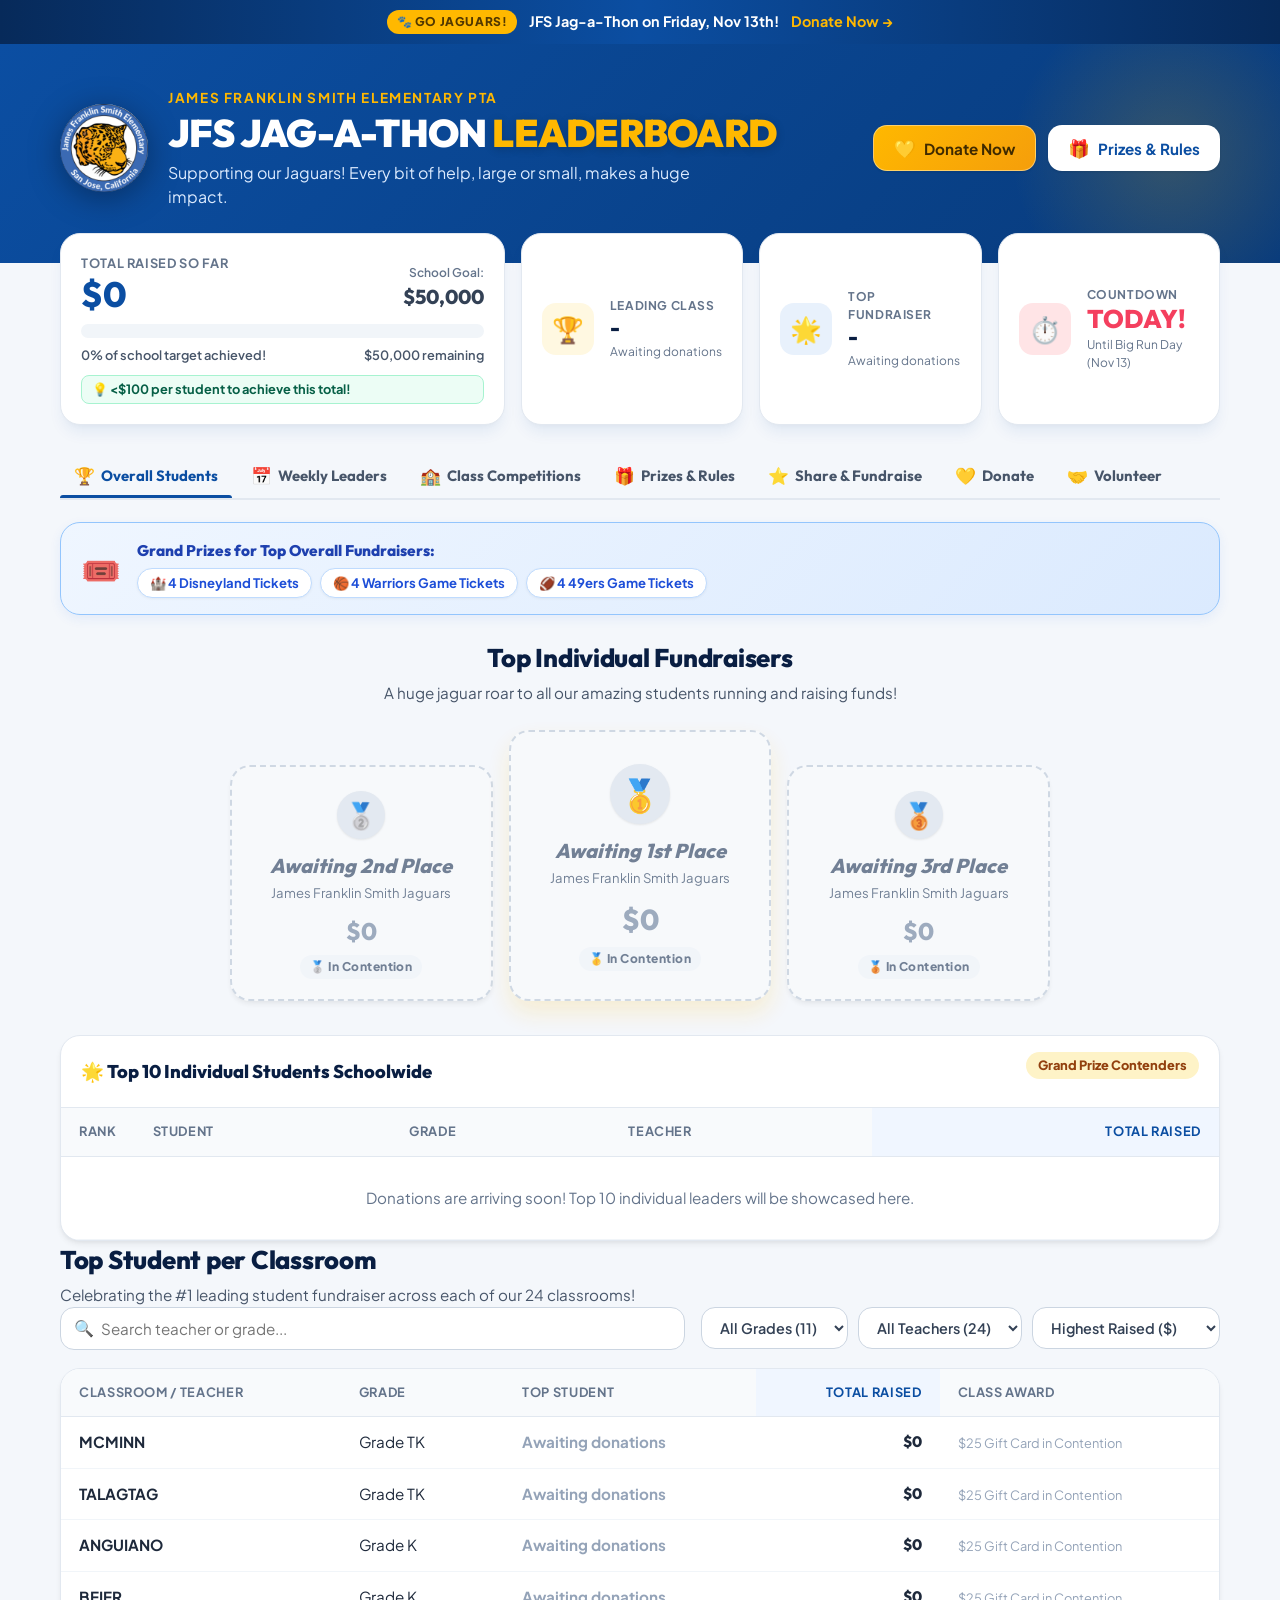
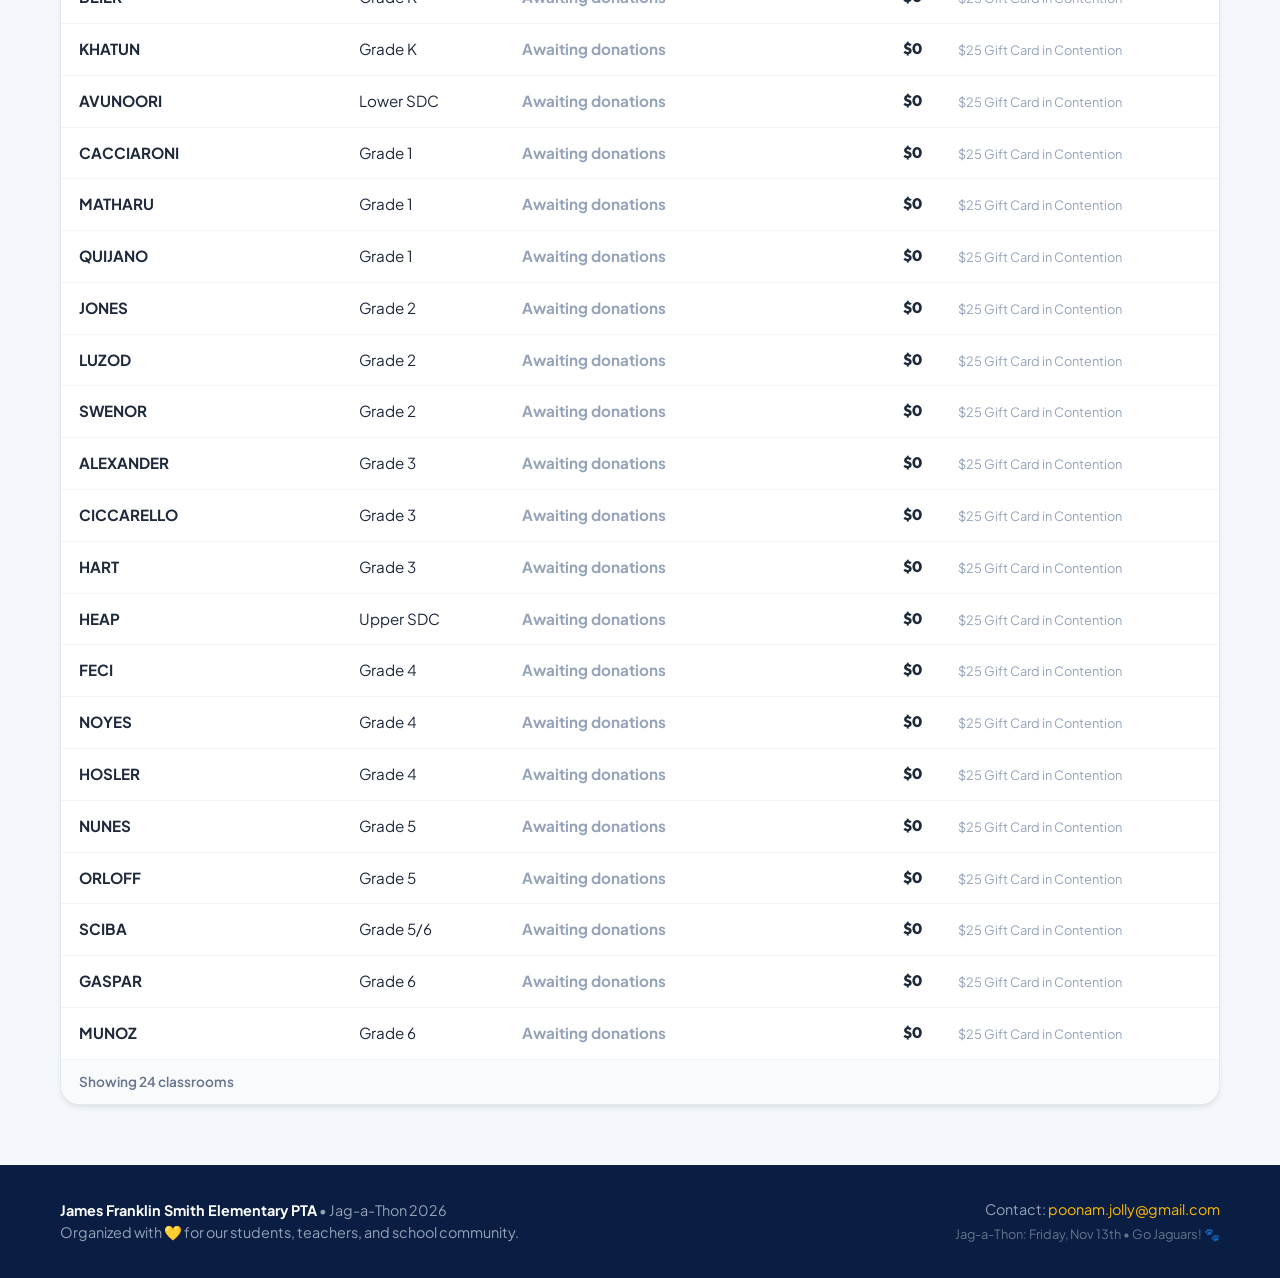
==== index.html @ f2c409bc "Fix canonical variable reference in CSV parsing and update cache buster" ====
<!DOCTYPE html>
<html lang="en">
<head>
  <meta charset="UTF-8">
  <meta name="viewport" content="width=device-width, initial-scale=1.0">
  <title>JFS PTA Jag-a-Thon Leaderboard | James Franklin Smith Elementary</title>
  <meta name="description" content="Live donation leaderboard, class rankings, and weekly stats for the James Franklin Smith (JFS) Elementary PTA Jag-a-Thon.">
  <link rel="icon" type="image/png" href="jfs-logo.png">
  <link rel="apple-touch-icon" href="jfs-logo.png">
  <link rel="preconnect" href="https://fonts.googleapis.com">
  <link rel="preconnect" href="https://fonts.gstatic.com" crossorigin>
  <link href="https://fonts.googleapis.com/css2?family=Outfit:wght@400;600;700;800;900&family=Plus+Jakarta+Sans:wght@400;500;600;700&display=swap" rel="stylesheet">
  <link rel="stylesheet" href="styles.css">
</head>
<body>

  <!-- Top Announcement Bar -->
  <aside class="announcement-bar">
    <div class="container bar-content">
      <span class="badge pulse-badge">🐾 GO JAGUARS!</span>
      <span><strong>JFS Jag-a-Thon on Friday, Nov 13th!</strong></span>
      <a href="#donate" class="bar-link" onclick="switchTab('donate')">Donate Now &rarr;</a>
    </div>
  </aside>

  <!-- Hero & School Header -->
  <header class="hero-header">
    <div class="container hero-container">
      <div class="hero-brand">
        <div class="brand-crest" title="James Franklin Smith Elementary Jaguars">
          <img src="jfs-logo.png" alt="James Franklin Smith Elementary Jaguars Logo" class="brand-logo-img">
        </div>
        <div class="brand-text">
          <div class="sub-label">James Franklin Smith Elementary PTA</div>
          <h1 class="main-title">JFS JAG-A-THON <span>LEADERBOARD</span></h1>
          <p class="tagline">Supporting our Jaguars! Every bit of help, large or small, makes a huge impact.</p>
        </div>
      </div>

      <div class="hero-actions">
        <button class="btn btn-primary" onclick="switchTab('donate')">
          <span class="btn-icon">💛</span> Donate Now
        </button>
        <button class="btn btn-secondary" onclick="switchTab('prizes')">
          <span class="btn-icon">🎁</span> Prizes & Rules
        </button>
      </div>
    </div>
  </header>

  <!-- Main Campaign Stats Banner -->
  <section class="stats-ribbon">
    <div class="container ribbon-grid">
      <!-- Thermometer Progress -->
      <div class="ribbon-card goal-card">
        <div class="card-header-flex">
          <div>
            <div class="card-caption">Total Raised So Far</div>
            <div class="stat-highlight" id="totalRaisedText">$0</div>
          </div>
          <div class="goal-target-wrap">
            <span class="target-label">School Goal:</span>
            <span class="target-amount" id="schoolGoalText">$50,000</span>
          </div>
        </div>

        <div class="progress-bar-container">
          <div class="progress-bar-fill" id="goalProgressBar" style="width: 0%;">
            <div class="progress-shimmer"></div>
          </div>
        </div>
        <div class="progress-meta">
          <span id="percentGoalText">0% of target reached</span>
          <span id="amountRemainingText">$50,000 remaining</span>
        </div>
        <div class="goal-subnote">💡 &lt;$100 per student to achieve this total!</div>
      </div>

      <!-- Quick Metrics -->
      <div class="ribbon-card metric-card">
        <div class="metric-icon gold">🏆</div>
        <div>
          <div class="metric-label">Leading Class</div>
          <div class="metric-value" id="leadingClassText">-</div>
          <div class="metric-sub" id="leadingClassSub">-</div>
        </div>
      </div>

      <div class="ribbon-card metric-card">
        <div class="metric-icon blue">🌟</div>
        <div>
          <div class="metric-label">Top Fundraiser</div>
          <div class="metric-value" id="topStudentText">-</div>
          <div class="metric-sub" id="topStudentSub">-</div>
        </div>
      </div>

      <div class="ribbon-card metric-card">
        <div class="metric-icon coral">⏱️</div>
        <div>
          <div class="metric-label">Countdown</div>
          <div class="metric-value countdown-digits" id="countdownDaysText">--</div>
          <div class="metric-sub">Until Big Run Day (Nov 13)</div>
        </div>
      </div>
    </div>
  </section>

  <!-- Main Application Wrapper -->
  <main class="container main-content">

    <!-- Navigation Tabs -->
    <nav class="tabs-nav" aria-label="Leaderboard views">
      <button class="tab-btn active" id="tabBtn-overall" onclick="switchTab('overall')">
        <span class="tab-emoji">🏆</span> Overall Students
      </button>
      <button class="tab-btn" id="tabBtn-weekly" onclick="switchTab('weekly')">
        <span class="tab-emoji">📅</span> Weekly Leaders
      </button>
      <button class="tab-btn" id="tabBtn-classes" onclick="switchTab('classes')">
        <span class="tab-emoji">🏫</span> Class Competitions
      </button>
      <button class="tab-btn" id="tabBtn-prizes" onclick="switchTab('prizes')">
        <span class="tab-emoji">🎁</span> Prizes &amp; Rules
      </button>
      <button class="tab-btn" id="tabBtn-share" onclick="switchTab('share')">
        <span class="tab-emoji">⭐</span> Share &amp; Fundraise
      </button>
      <button class="tab-btn" id="tabBtn-donate" onclick="switchTab('donate')">
        <span class="tab-emoji">💛</span> Donate
      </button>
      <button class="tab-btn" id="tabBtn-volunteer" onclick="switchTab('volunteer')">
        <span class="tab-emoji">🤝</span> Volunteer
      </button>
    </nav>

    <!-- TAB 1: OVERALL INDIVIDUAL LEADERS -->
    <section id="tabContent-overall" class="tab-panel active">
      <!-- Grand Prizes Callout Ribbon -->
      <div class="grand-prizes-ribbon">
        <div class="grand-prizes-icon">🎟️</div>
        <div class="grand-prizes-copy">
          <div class="grand-prizes-title">Grand Prizes for Top Overall Fundraisers:</div>
          <div class="grand-prizes-list">
            <span class="prize-pill">🏰 4 Disneyland Tickets</span>
            <span class="prize-pill">🏀 4 Warriors Game Tickets</span>
            <span class="prize-pill">🏈 4 49ers Game Tickets</span>
          </div>
        </div>
      </div>

      <!-- Podium for Top 3 -->
      <div class="podium-section">
        <h2 class="section-title">Top Individual Fundraisers</h2>
        <p class="section-subtitle">A huge jaguar roar to all our amazing students running and raising funds!</p>
        
        <div class="podium-wrapper" id="individualPodium">
          <!-- Dynamically populated 2nd, 1st, 3rd -->
        </div>
      </div>

      <!-- Top 10 Overall Students Table -->
      <div class="table-card mb-8">
        <div class="card-heading-row">
          <h3 class="card-inner-title">🌟 Top 10 Individual Students Schoolwide</h3>
          <span class="badge badge-gold">Grand Prize Contenders</span>
        </div>
        <div class="table-responsive">
          <table class="data-table" id="top10Table">
            <thead>
              <tr>
                <th style="width: 70px;">Rank</th>
                <th>Student</th>
                <th>Grade</th>
                <th>Teacher</th>
                <th class="num-col highlight-head">Total Raised</th>
              </tr>
            </thead>
            <tbody id="top10TableBody">
              <!-- Dynamically populated Top 10 -->
            </tbody>
          </table>
        </div>
      </div>

      <!-- Top Student Per Classroom Section (Replacing Full Records) -->
      <div class="classroom-top-students-section">
        <div class="classes-header-wrap">
          <div>
            <h3 class="section-title">Top Student per Classroom</h3>
            <p class="section-subtitle">Celebrating the #1 leading student fundraiser across each of our 24 classrooms!</p>
          </div>
        </div>

        <!-- Controls: Search & Grade/Teacher Filters -->
        <div class="controls-toolbar">
          <div class="search-box">
            <span class="search-icon">🔍</span>
            <input type="text" id="classTopSearchInput" placeholder="Search teacher or grade..." title="Search by teacher or grade" aria-label="Search by teacher or grade" oninput="filterClassTopStudents()">
          </div>

          <div class="filter-group">
            <label for="gradeFilterSelect" class="sr-only">Filter by Grade</label>
            <select id="gradeFilterSelect" onchange="onGradeFilterChange()">
              <option value="ALL">All Grades</option>
            </select>

            <label for="teacherFilterSelect" class="sr-only">Filter by Teacher</label>
            <select id="teacherFilterSelect" onchange="onTeacherFilterChange()">
              <option value="ALL">All Teachers</option>
            </select>

            <label for="sortOrderSelect" class="sr-only">Sort by</label>
            <select id="sortOrderSelect" onchange="filterClassTopStudents()">
              <option value="total_desc">Highest Raised ($)</option>
              <option value="teacher_asc">Teacher Name (A-Z)</option>
              <option value="grade_asc">Grade Order</option>
            </select>
          </div>
        </div>

        <!-- Table View: Top Student per Classroom -->
        <div class="table-card">
          <div class="table-responsive">
            <table class="data-table" id="classTopTable">
              <thead>
                <tr>
                  <th>Classroom / Teacher</th>
                  <th>Grade</th>
                  <th>Top Student</th>
                  <th class="num-col highlight-head">Total Raised</th>
                  <th>Class Award</th>
                </tr>
              </thead>
              <tbody id="classTopTableBody">
                <!-- Dynamically Populated with 24 Class Top Students -->
              </tbody>
            </table>
          </div>
          <div class="table-footer" id="classTopTableFooter">
            Showing <span id="visibleClassTopCount">24</span> classrooms
          </div>
        </div>
      </div>
    </section>


    <!-- TAB 2: WEEKLY LEADERS -->
    <section id="tabContent-weekly" class="tab-panel">
      <div class="weekly-header">
        <div>
          <h2 class="section-title">Weekly Sprint Leaders</h2>
          <p class="section-subtitle">Tracking weekly momentum across each stage of our 4-week Jag-a-Thon campaign!</p>
        </div>

        <!-- Week Sub Tabs -->
        <div class="week-pills" role="tablist">
          <button class="pill-btn active" id="weekPill-1" onclick="selectWeeklyTab(1)">Week 1: Oct 19 - 23</button>
          <button class="pill-btn" id="weekPill-2" onclick="selectWeeklyTab(2)">Week 2: Oct 24 - 30</button>
          <button class="pill-btn" id="weekPill-3" onclick="selectWeeklyTab(3)">Week 3: Oct 31 - Nov 6</button>
          <button class="pill-btn" id="weekPill-4" onclick="selectWeeklyTab(4)">Week 4: Nov 7 - 13</button>
        </div>
      </div>

      <!-- Active Week Spotlight Grid (Individual + Classroom) -->
      <div class="weekly-spotlights-grid">
        <div class="week-spotlight-card" id="weekSpotlightCard">
          <!-- Dynamically Populated Student Leader -->
        </div>
        <div class="week-spotlight-card weekly-classroom-spotlight" id="weekClassSpotlightCard">
          <!-- Dynamically Populated Classroom Leader -->
        </div>
      </div>

      <!-- Top Weekly Table -->
      <div class="table-card mt-6">
        <div class="card-heading-row">
          <h3 class="card-inner-title" id="weeklyTableTitle">Top Fundraisers for Week 1</h3>
          <span class="badge badge-light" id="weeklyTotalRaisedBadge">$0 Raised This Week</span>
        </div>
        <div class="table-responsive">
          <table class="data-table">
            <thead>
              <tr>
                <th style="width: 70px;">Rank</th>
                <th>Student</th>
                <th>Grade</th>
                <th>Teacher</th>
                <th class="num-col highlight-head" id="weeklyColHead">Week 1 Amount</th>
              </tr>
            </thead>
            <tbody id="weeklyTableBody">
              <!-- Dynamically Populated -->
            </tbody>
          </table>
        </div>
      </div>
    </section>


    <!-- TAB 3: 100% PARTICIPATION, TEACHER, & GRADE COMPETITIONS -->
    <section id="tabContent-classes" class="tab-panel">
      <div class="classes-header-wrap">
        <div>
          <h2 class="section-title">100% Participation, Teacher, &amp; Grade Competitions</h2>
          <p class="section-subtitle">Classroom and grade level contests!</p>
        </div>
      </div>

      <!-- SECTION 1: 100% PARTICIPATION LEADERBOARD -->
      <div class="participation-breakdown-card">
        <div class="participation-contest-banner">
          <div class="contest-icon">🍕</div>
          <div class="contest-info">
            <div class="contest-title">
              <strong>100% Participation Contest:</strong> The first classroom to reach 100% participation wins a <strong>Class Pizza Party + $100 Teacher Gift Card</strong>!
            </div>
            <div class="contest-subtext">Every student who receives at least 1 donation counts toward class participation!</div>
          </div>
        </div>

        <h3 class="card-inner-title mt-4">Top Classrooms Contending for 100% Participation</h3>
        <div class="participation-grid" id="participationLeaderboardGrid">
          <!-- Dynamically populated top 3-5 contending classrooms -->
        </div>
      </div>

      <!-- SECTION 2: GRADE LEVEL LEADERBOARD -->
      <div class="grade-breakdown-card">
        <h3 class="card-inner-title">Grade Level Leaderboard</h3>
        <div class="grade-bars-grid" id="gradeBarsGrid">
          <!-- Dynamically populated -->
        </div>
      </div>

      <!-- SECTION 3: CLASSROOM LEADERBOARD -->
      <div class="classroom-leaderboard-section">
        <h3 class="section-divider-title">Classroom Leaderboard</h3>
        <div class="classroom-contest-banner" id="classroomContestBanner">
          <!-- Dynamically populated with Cal Academy field trip callout and leader -->
        </div>

        <!-- Class Cards Grid (Dynamically ranked, top 3 numbered) -->
        <div class="classes-grid" id="classesGrid">
          <!-- Dynamically populated -->
        </div>
      </div>
    </section>


    <!-- TAB 4: PRIZES & GUIDELINES -->
    <section id="tabContent-prizes" class="tab-panel">
      <div class="prizes-page-container">
        
        <!-- Grand Highlights Banner -->
        <div class="prizes-hero-banner">
          <div class="prizes-hero-copy">
            <h2>Jag-a-Thon Prizes</h2>
            <p>Every dollar raised supports student STEM, arts, library books, and campus enhancement. Check out the incredible rewards our Jaguars are running for!</p>
          </div>
          <div class="prizes-hero-badge">
            <span class="big-prize-emoji">🎁</span>
          </div>
        </div>

        <!-- Grand Event Rewards Grid -->
        <h3 class="section-divider-title">🌟 Grand Event Rewards</h3>
        <div class="grand-prizes-grid">
          
          <div class="prize-card feature-prize">
            <div class="prize-card-badge">🎢 Top 3 Fundraisers Overall</div>
            <div class="prize-icon">🏰</div>
            <h4>Disneyland or Pro Sports Tickets</h4>
            <p>Top 3 individual fundraisers school-wide get a waterfall choice: 4 Tickets to Disneyland, Golden State Warriors game, or SF 49ers game!</p>
          </div>

          <div class="prize-card">
            <div class="prize-card-badge">🔬 #1 Class in School</div>
            <div class="prize-icon">🏛️</div>
            <h4>Cal Academy of Sciences Field Trip</h4>
            <p>The top fundraising classroom in the entire school earns a class field trip to the <strong>California Academy of Sciences</strong>!</p>
          </div>

          <div class="prize-card highlight-card">
            <div class="prize-card-badge">🍕 First to 100% Participation</div>
            <div class="prize-icon">🍕</div>
            <h4>Class Pizza Party + $100 Teacher Card</h4>
            <p>The first classroom to get to 100% participation wins a Class Pizza Party and the teacher gets a $100 gift card!</p>
          </div>

          <div class="prize-card">
            <div class="prize-card-badge">🎬 #1 Grade Level</div>
            <div class="prize-icon">🍿</div>
            <h4>Pizza + Ice Cream Movie Night in the MPR!</h4>
            <p>The top fundraising grade level in the school earns an evening Pizza + Ice Cream Movie Night in the MPR!</p>
          </div>

          <div class="prize-card">
            <div class="prize-card-badge">🚲 Weekly Top Individual</div>
            <div class="prize-icon">🚲</div>
            <h4>Brand New Bike or Scooter</h4>
            <p>Awarded on Mondays to the top individual fundraiser of last week!</p>
          </div>

          <div class="prize-card">
            <div class="prize-card-badge">🍦 Weekly Top Classroom</div>
            <div class="prize-icon">🍨</div>
            <h4>Class Ice Cream Social + $100 Teacher Card</h4>
            <p>Awarded on Mondays to the top earning classroom of last week!</p>
          </div>

          <div class="prize-card">
            <div class="prize-card-badge">🎽 Top 3 Lap Runners</div>
            <div class="prize-icon">🎽</div>
            <h4>Bay Area Sports Merch</h4>
            <p>Top 3 lap runners on event day win their choice of Golden State Warriors or SF 49ers team gear!</p>
          </div>

          <div class="prize-card">
            <div class="prize-card-badge">👕 Every Participant</div>
            <div class="prize-icon">👕</div>
            <h4>Official Jag-a-Thon T-Shirt</h4>
            <p>All participating students and runners receive an official school Jag-a-Thon t-shirt!</p>
            <p class="text-xs text-gray-500 mt-2"><em>*Subject to final PTA budget review prior to kickoff.</em></p>
          </div>

        </div>

        <!-- Guidelines & Rules -->
        <h3 class="section-divider-title">📋 Campaign Guidelines &amp; Important Deadlines</h3>
        <div class="guidelines-card-grid">

          <div class="guideline-card">
            <div class="guideline-icon">⏰</div>
            <div class="guideline-content">
              <h4>Weekly Challenge Cutoff</h4>
              <p>Weekly sprint challenges (online) cut off at <strong>4:00 PM each week</strong> on Friday.</p>
            </div>
          </div>

          <div class="guideline-card">
            <div class="guideline-icon">📝</div>
            <div class="guideline-content">
              <h4>Check Donations</h4>
              <p>Check donations must be submitted to the school office by <strong>Friday at 2:00 PM</strong> to count towards the current week’s tally.</p>
            </div>
          </div>

          <div class="guideline-card highlight-match">
            <div class="guideline-icon">🏢</div>
            <div class="guideline-content">
              <h4>Corporate Matching (100% Counted!)</h4>
              <p>Corporate employer matches (Apple, Google, Cisco, Intel, Adobe, etc.) <strong>are included in student and class totals!</strong></p>
              <p class="mt-2">1. Submit your match to <strong>JFS PTA</strong>.</p>
              <p>2. Email your match contribution receipt to <strong>Mugdha</strong> at <a href="mailto:muggikale@gmail.com" class="text-link">muggikale@gmail.com</a>.</p>
              <p class="mt-2 text-sm text-gray-500"><em>Emails must be received by 9:00 AM on Friday to count in that week's total. Final deadline for all corporate matches is Friday, Nov 13th at 9:00 AM.</em></p>
            </div>
          </div>

          <div class="guideline-card">
            <div class="guideline-icon">📦</div>
            <div class="guideline-content">
              <h4>Prize Distribution Timeline</h4>
              <p>Small individual weekly prizes (tchotchkes) will be distributed weekly in classrooms. Grand prizes (weekly and overall) will be awarded at the end of the jag-a-thon. All class- and grade-wide experiences will be scheduled with teachers and administrators after the jag-a-thon concludes (we appreciate your patience as parent volunteers catch their breaths!).</p>
            </div>
          </div>

          <div class="guideline-card highlight-sponsor">
            <div class="guideline-icon">🤝</div>
            <div class="guideline-content">
              <h4>Questions &amp; Prize Sponsorship</h4>
              <p>We are looking for parents and volunteers to sponsor our incredible prizes this year! For all inquiries (attributing donations, prize tracking, or sponsorship) please contact <strong>Poonam Sidhu</strong> (<a href="mailto:poonam.jolly@gmail.com" class="text-link">poonam.jolly@gmail.com</a>).</p>
            </div>
          </div>

        </div>

      </div>
    </section>

    <!-- TAB 5: SHARE & FUNDRAISE (STUDENT PLEDGE KIT) -->
    <section id="tabContent-share" class="tab-panel">
      <div class="share-kit-container">
        
        <!-- Hero Banner -->
        <div class="prizes-hero-banner">
          <div class="prizes-hero-copy">
            <h2>⭐ Student Digital Share Card</h2>
            <p>Generate a custom, downloadable image to share with your family &amp; friends with QR Code linking to the donation page.</p>
          </div>
          <div class="prizes-hero-badge">
            <span class="big-prize-emoji">📲</span>
          </div>
        </div>

        <div class="share-kit-grid">
          <!-- Generator Form Card -->
          <div class="share-form-card">
            <div class="card-heading-row">
              <h3 class="card-inner-title">📝 Enter Student Details</h3>
            </div>
            <p class="text-sm text-gray-500 mb-4">Enter your student's name and choose their teacher. No room number needed!</p>

            <form id="shareKitForm" onsubmit="event.preventDefault(); generateShareKit();">
              <div class="form-group mb-4">
                <label for="shareStudentName" class="form-label">Student First &amp; Last Name *</label>
                <input type="text" id="shareStudentName" class="form-input" placeholder="First &amp; Last Name" required>
              </div>

              <div class="form-group mb-4">
                <label for="shareTeacherSelect" class="form-label">Teacher *</label>
                <select id="shareTeacherSelect" class="form-select" required>
                  <option value="">Select Teacher...</option>
                </select>
              </div>

              <div class="form-actions mt-5 pt-2">
                <button type="submit" class="btn btn-primary btn-lg btn-block generate-card-btn">
                  ✨ Generate Digital Card &amp; QR Code
                </button>
              </div>
            </form>
          </div>

          <!-- Output Preview & Download Area -->
          <div id="shareResultsArea" class="share-results-area" style="display: none;">
            
            <!-- Digital Card Preview & Download -->
            <div class="share-card-container">
              <div class="card-heading-row">
                <div>
                  <h3 class="card-inner-title">📱 Your Custom Jag-a-Thon Card</h3>
                  <p class="text-sm text-gray-500">Includes student details, JFS artwork, website URL, and a scannable QR code linking straight to Zeffy!</p>
                </div>
                <button type="button" class="btn download-btn-sm" onclick="downloadPledgeCard()">
                  📥 Download Card (.PNG)
                </button>
              </div>

              <div class="canvas-preview-wrapper mt-4">
                <canvas id="pledgeCardCanvas" class="pledge-card-canvas"></canvas>
              </div>
            </div>

          </div>
        </div>

      </div>
    </section>

    <!-- TAB 6: DONATE PAGE -->
    <section id="tabContent-donate" class="tab-panel">
      <div class="donate-container">

        <div class="donate-header-card">
          <div class="donate-copy">
            <span class="badge badge-gold">🐾 100% Goes To Our Students &amp; School</span>
            <h2>Support the JFS PTA Jag-a-Thon</h2>
            <p>Your generous contribution funds STEM and Arts programs, student enrichment, classroom materials, teacher support, campus enhancement, and more throughout the academic year.</p>
            
            <div class="donate-quick-actions">
              <a id="externalDonationBtn" href="https://www.zeffy.com/en-US/donation-form/jfs-pta-jag-a-thon-fundraiser" target="_blank" rel="noopener noreferrer" class="btn btn-primary btn-lg">
                <span>💛</span> Open Official Donation Page in New Tab &rarr;
              </a>
              <button class="btn btn-secondary" onclick="copyDonationLink()">
                <span>📋</span> Copy Donation Link
              </button>
            </div>
            <p class="small-hint">💡 Pro-tip: Many employers (Apple, Google, Cisco, Intel, Adobe, etc.) provide 100% corporate matching for JFS PTA donations through platforms like Benevity! Submit your match request today and share with <strong>Mugdha (<a href="mailto:muggikale@gmail.com" style="color:inherit; text-decoration:underline;">muggikale@gmail.com</a>)</strong> to count towards your student’s total.</p>
          </div>

          <div class="donate-qr-box">
            <div class="qr-scan-label">📱 Scan to Donate</div>
            <img src="jfs-zeffy-qr.png" alt="Scan to donate via Zeffy" class="qr-image">
          </div>
        </div>

        <!-- Embedded Portal / Zeffy Container -->
        <div class="iframe-container-card">
          <div class="iframe-top-bar">
            <div class="browser-dots">
              <span class="dot dot-red"></span>
              <span class="dot dot-yellow"></span>
              <span class="dot dot-green"></span>
            </div>
            <div class="browser-address" id="iframeUrlDisplay">https://www.zeffy.com/en-US/donation-form/jfs-pta-jag-a-thon-fundraiser</div>
            <a id="iframePopoutBtn" href="https://www.zeffy.com/en-US/donation-form/jfs-pta-jag-a-thon-fundraiser" target="_blank" rel="noopener noreferrer" class="popout-link" title="Open in new window">
              Open Outside ↗
            </a>
          </div>

          <div class="iframe-wrapper zeffy-embed-wrapper" style="background: #ffffff; min-height: 620px; padding: 10px;">
            <div>
              <div data-zeffy-embed data-form-url="/embed/donation-form/jfs-pta-jag-a-thon-fundraiser"></div>
              <div data-zeffy-embed-fallback style="display:none;">
                <div style="position:relative;overflow:hidden;height:650px;width:100%;">
                  <iframe title='Donation form powered by Zeffy' style='position: absolute; border: 0; top:0;left:0;bottom:0;right:0;width:100%;height:100%' data-zeffy-embed-src='https://www.zeffy.com/embed/donation-form/jfs-pta-jag-a-thon-fundraiser' allowpaymentrequest allowTransparency="true"></iframe>
                </div>
              </div>
              <script
                src="https://www.zeffy.com/embed/v2/zeffy-embed.js"
                onerror="document.querySelectorAll('[data-zeffy-embed-fallback]').forEach(function(el){el.style.display='block';el.querySelectorAll('iframe[data-zeffy-embed-src]').forEach(function(f){f.src=f.getAttribute('data-zeffy-embed-src');});});">
              </script>
            </div>
          </div>
        </div>
      </div>
    </section>


    <!-- TAB 6: VOLUNTEER TAB -->
    <section id="tabContent-volunteer" class="tab-panel">
      <div class="volunteer-container">
        <div class="volunteer-hero-banner">
          <div class="volunteer-hero-copy">
            <span class="badge badge-gold">🐾 Volunteer With Us</span>
            <h2>Join the JFS Jag-a-Thon Volunteer Team!</h2>
            <p>It takes a wonderful community of parent and guardian volunteers to make Jag-a-Thon a safe, high-energy, and memorable day for all 580+ students. Join us on <strong>Friday, Nov 13th</strong>!</p>
            <div class="volunteer-hero-actions">
              <a href="https://forms.gle/8XA8oq5FmHDBwYHFA" target="_blank" rel="noopener noreferrer" class="btn btn-primary btn-lg">
                <span>📝</span> Open Volunteer Sign-Up Form &rarr;
              </a>
            </div>
          </div>
          <div class="volunteer-hero-badge">
            <span class="big-prize-emoji">🤝</span>
          </div>
        </div>

        <!-- Volunteer Roles Grid -->
        <h3 class="section-divider-title">🏃 How You Can Help On Event Day (Nov 13)</h3>
        <div class="volunteer-roles-grid">
          <div class="volunteer-role-card">
            <div class="role-icon">🏃</div>
            <h4>Lap Counters &amp; Track Marshals</h4>
            <p>Mark student bibs/wristbands as they complete laps around the track and cheer them on as they sprint!</p>
          </div>
          <div class="volunteer-role-card">
            <div class="role-icon">📣</div>
            <h4>Spirit Cheer Squad</h4>
            <p>Pump up the energy at the cheer tunnel with noisemakers, high-fives, and jaguar chants for each grade running!</p>
          </div>
          <div class="volunteer-role-card">
            <div class="role-icon">🍎</div>
            <h4>Hydration &amp; Snack Station</h4>
            <p>Hand out fresh fruit slices, cold water cups, and post-run refreshments to keep our runners fueled and happy!</p>
          </div>
          <div class="volunteer-role-card">
            <div class="role-icon">⏱️</div>
            <h4>Setup &amp; Teardown Crew</h4>
            <p>Help lay out cones, set up sound systems and shade canopies in the morning, or pack up equipment after the race.</p>
          </div>
        </div>

        <!-- Volunteer Form Iframe -->
        <div class="iframe-container-card mt-6">
          <div class="iframe-top-bar">
            <div class="browser-dots">
              <span class="dot dot-red"></span>
              <span class="dot dot-yellow"></span>
              <span class="dot dot-green"></span>
            </div>
            <div class="browser-address">https://forms.gle/8XA8oq5FmHDBwYHFA</div>
            <a href="https://forms.gle/8XA8oq5FmHDBwYHFA" target="_blank" rel="noopener noreferrer" class="popout-link" title="Open in new window">
              Open Form in New Tab ↗
            </a>
          </div>

          <div class="iframe-wrapper">
            <iframe id="volunteerIframe" src="https://docs.google.com/forms/d/e/1FAIpQLScKwthYPsAzpuebmTkiN0hehdbyq-8CDHC8Vmb2fpkRikZS8Q/viewform?embedded=true" title="JFS PTA Volunteer Sign-Up Form" loading="lazy"></iframe>
            <div class="iframe-footer-note">
              <span>Trouble loading the form inline?</span>
              <a href="https://forms.gle/8XA8oq5FmHDBwYHFA" target="_blank" rel="noopener noreferrer">
                Open directly in Google Forms &rarr;
              </a>
            </div>
          </div>
        </div>
      </div>
    </section>

  </main>

  <!-- Admin / Data Manager Modal -->
  <div class="modal-backdrop" id="adminModal" aria-hidden="true">
    <div class="modal-box" role="dialog" aria-modal="true" aria-labelledby="modalTitle">
      <div class="modal-header">
        <h3 id="modalTitle">⚙️ Jag-a-Thon Data & Settings Manager</h3>
        <button class="modal-close" onclick="closeAdminModal()" aria-label="Close modal">&times;</button>
      </div>

      <div class="modal-body">
        <div class="admin-notice">
          <strong>Tip for Organizers:</strong> You can upload a CSV exported from Google Sheets or Excel every week to refresh the leaderboard. All changes are saved instantly!
        </div>

        <!-- Section 1: CSV Upload & Download -->
        <div class="admin-section">
          <h4 class="admin-section-title">1. Weekly CSV Data Upload</h4>
          <p class="admin-desc">Upload a CSV containing your students and weekly donation totals.</p>

          <div class="upload-dropzone" id="csvDropzone">
            <span class="dropzone-icon">📁</span>
            <p><strong>Click to browse</strong> or drag & drop your CSV file here</p>
            <input type="file" id="csvFileInput" accept=".csv" onchange="handleCsvFile(event)">
          </div>

          <div class="admin-buttons-row">
            <button class="btn btn-outline btn-sm" onclick="downloadCsvTemplate()">
              📥 Download Sample CSV Template
            </button>
            <button class="btn btn-outline btn-sm" onclick="exportCurrentDataCsv()">
              📤 Export Current Data as CSV
            </button>
          </div>
        </div>

        <!-- Section 2: Privacy & Campaign Settings -->
        <div class="admin-section">
          <h4 class="admin-section-title">2. Student Privacy & Display</h4>
          <div class="form-checkbox-row">
            <label class="switch">
              <input type="checkbox" id="privacyToggle" onchange="togglePrivacyMode()">
              <span class="slider round"></span>
            </label>
            <label for="privacyToggle" class="switch-label">
              <strong>Student Privacy Mode</strong> (Show <em>First Name + Last Initial</em>, e.g. "Maya S." instead of full name)
            </label>
          </div>
        </div>

        <!-- Section 3: Campaign Configuration -->
        <div class="admin-section">
          <h4 class="admin-section-title">3. Campaign Settings</h4>
          <div class="form-grid">
            <div class="form-field">
              <label for="goalAmountInput">School Goal Amount ($):</label>
              <input type="number" id="goalAmountInput" value="45000" min="1000" step="500">
            </div>
            <div class="form-field">
              <label for="donationUrlInput">Donation Page URL (link/iframe):</label>
              <input type="url" id="donationUrlInput" placeholder="https://forms.gle/8XA8oq5FmHDBwYHFA">
            </div>
          </div>
        </div>

        <!-- Section 4: Google Sheets Live Sync Option -->
        <div class="admin-section">
          <h4 class="admin-section-title">4. Automatic Google Sheets Live Sync (Optional)</h4>
          <p class="admin-desc">Want zero-upload weekly updates? Publish your Google Sheet to the web as CSV (<em>File &rarr; Share &rarr; Publish to web &rarr; CSV</em>) and paste the link below:</p>
          <div class="sync-input-row">
            <input type="url" id="googleSheetUrlInput" placeholder="https://docs.google.com/spreadsheets/d/e/.../pub?output=csv">
            <button class="btn btn-secondary btn-sm" onclick="syncFromGoogleSheets()">Sync Now</button>
          </div>
        </div>

        <!-- Section 5: Reset / Demo Data -->
        <div class="admin-section admin-danger-zone">
          <h4 class="admin-section-title">5. Reset Options</h4>
          <button class="btn btn-danger btn-sm" onclick="resetToDefaultData()">
            🗑️ Clear Local Data / Reset Leaderboard
          </button>
        </div>
      </div>

      <div class="modal-footer">
        <button class="btn btn-outline" onclick="closeAdminModal()">Close</button>
        <button class="btn btn-primary" onclick="saveAdminSettings()">Save All Settings</button>
      </div>
    </div>
  </div>

  <!-- Toast Notification Container -->
  <div id="toast" class="toast" role="status" aria-live="polite"></div>

  <!-- Footer -->
  <footer class="app-footer">
    <div class="container footer-content">
      <div class="footer-left">
        <p><strong>James Franklin Smith Elementary PTA</strong> &bull; Jag-a-Thon 2026</p>
        <p>Organized with 💛 for our students, teachers, and school community.</p>
      </div>
      <div class="footer-right">
        <p>Contact: <a href="mailto:poonam.jolly@gmail.com">poonam.jolly@gmail.com</a></p>
        <p class="footer-small">Jag-a-Thon: Friday, Nov 13th &bull; Go Jaguars! 🐾</p>
      </div>
    </div>
  </footer>

  <script src="qrcode.min.js"></script>
  <script src="app.js?v=20261030_2015"></script>
</body>
</html>
---- styles.css ----
/* ==========================================================
   JFS PTA JOG-A-THON LEADERBOARD STYLES
   Colors: Jaguar Royal Blue & Athletic Gold
   ========================================================== */

:root {
  --primary: #0b4ea2;
  --primary-dark: #073570;
  --primary-light: #e8f1fc;
  --primary-glow: rgba(11, 78, 162, 0.15);

  --accent-gold: #ffb800;
  --accent-gold-dark: #d99b00;
  --accent-gold-light: #fff8e1;

  --navy: #091e42;
  --gray-900: #0f172a;
  --gray-800: #1e293b;
  --gray-700: #334155;
  --gray-600: #475569;
  --gray-500: #64748b;
  --gray-400: #94a3b8;
  --gray-300: #cbd5e1;
  --gray-200: #e2e8f0;
  --gray-100: #f1f5f9;
  --gray-50:  #f8fafc;
  --white:    #ffffff;

  --success: #10b981;
  --coral:   #f43f5e;
  --radius-sm: 8px;
  --radius-md: 14px;
  --radius-lg: 20px;
  --radius-xl: 28px;

  --shadow-sm: 0 1px 3px rgba(0,0,0,0.06), 0 1px 2px rgba(0,0,0,0.04);
  --shadow-md: 0 4px 6px -1px rgba(0,0,0,0.07), 0 2px 4px -2px rgba(0,0,0,0.05);
  --shadow-lg: 0 10px 15px -3px rgba(11, 78, 162, 0.08), 0 4px 6px -4px rgba(0,0,0,0.04);
  --shadow-xl: 0 20px 25px -5px rgba(11, 78, 162, 0.12), 0 8px 10px -6px rgba(0,0,0,0.04);
}

*, *::before, *::after {
  box-sizing: border-box;
  margin: 0;
  padding: 0;
}

body {
  font-family: 'Plus Jakarta Sans', -apple-system, BlinkMacSystemFont, 'Segoe UI', Roboto, sans-serif;
  background-color: #f4f7fb;
  color: var(--gray-800);
  line-height: 1.5;
  -webkit-font-smoothing: antialiased;
}

.container {
  width: 100%;
  max-width: 1200px;
  margin: 0 auto;
  padding: 0 20px;
}

/* ==========================================================
   TOP ANNOUNCEMENT BAR
   ========================================================== */
.announcement-bar {
  background: linear-gradient(90deg, #072a5a, #0b4ea2, #072a5a);
  color: var(--white);
  padding: 10px 0;
  font-size: 0.9rem;
}

.bar-content {
  display: flex;
  align-items: center;
  justify-content: center;
  gap: 12px;
  flex-wrap: wrap;
  text-align: center;
}

.pulse-badge {
  background: var(--accent-gold);
  color: #523800;
  font-weight: 800;
  padding: 3px 10px;
  border-radius: 9999px;
  font-size: 0.75rem;
  letter-spacing: 0.05em;
  animation: pulse-glow 2s infinite;
}

@keyframes pulse-glow {
  0%, 100% { transform: scale(1); opacity: 1; }
  50% { transform: scale(1.05); opacity: 0.9; }
}

.bar-link {
  color: var(--accent-gold);
  font-weight: 700;
  text-decoration: none;
  transition: opacity 0.2s;
}
.bar-link:hover {
  text-decoration: underline;
  opacity: 0.9;
}

/* ==========================================================
   HERO HEADER
   ========================================================== */
.hero-header {
  background: linear-gradient(135deg, #0b4ea2 0%, #083b7c 100%);
  color: var(--white);
  padding: 44px 0 54px;
  position: relative;
  overflow: hidden;
}

.hero-header::before {
  content: "";
  position: absolute;
  top: -50px;
  right: -50px;
  width: 320px;
  height: 320px;
  background: radial-gradient(circle, rgba(255,184,0,0.18) 0%, rgba(255,184,0,0) 70%);
  border-radius: 50%;
  pointer-events: none;
}

.hero-container {
  display: flex;
  align-items: center;
  justify-content: space-between;
  gap: 30px;
  flex-wrap: wrap;
  position: relative;
  z-index: 1;
}

.hero-brand {
  display: flex;
  align-items: center;
  gap: 20px;
}

.brand-crest {
  position: relative;
  flex-shrink: 0;
  display: flex;
  align-items: center;
  justify-content: center;
  cursor: pointer;
  transition: transform 0.2s ease;
}

.brand-crest:hover {
  transform: scale(1.05);
}

.brand-logo-img {
  width: 88px;
  height: 88px;
  object-fit: contain;
  border-radius: 50%;
  filter: drop-shadow(0 6px 16px rgba(0, 0, 0, 0.35));
}

.sub-label {
  font-size: 0.85rem;
  font-weight: 700;
  text-transform: uppercase;
  letter-spacing: 0.12em;
  color: var(--accent-gold);
  margin-bottom: 4px;
}

.main-title {
  font-family: 'Outfit', sans-serif;
  font-size: 2.4rem;
  font-weight: 900;
  letter-spacing: -0.02em;
  line-height: 1.1;
}

.main-title span {
  color: var(--accent-gold);
  text-shadow: 0 2px 10px rgba(0,0,0,0.2);
}

.tagline {
  font-size: 1rem;
  color: #dbeafe;
  margin-top: 6px;
  max-width: 540px;
}

.hero-actions {
  display: flex;
  gap: 12px;
  flex-wrap: wrap;
}

/* ==========================================================
   BUTTONS
   ========================================================== */
.btn {
  display: inline-flex;
  align-items: center;
  justify-content: center;
  gap: 8px;
  padding: 11px 20px;
  font-size: 0.95rem;
  font-weight: 700;
  font-family: inherit;
  border-radius: var(--radius-md);
  border: none;
  cursor: pointer;
  text-decoration: none;
  transition: all 0.2s ease-in-out;
  box-shadow: var(--shadow-sm);
}

.btn-icon {
  font-size: 1.1rem;
}

.btn-primary {
  background: linear-gradient(135deg, var(--accent-gold) 0%, #f59e0b 100%);
  color: #3f2a00;
  border: 1px solid rgba(255,255,255,0.4);
}
.btn-primary:hover {
  transform: translateY(-2px);
  box-shadow: 0 6px 15px rgba(245, 158, 11, 0.4);
}

.btn-secondary {
  background: #ffffff;
  color: var(--primary);
}
.btn-secondary:hover {
  background: #f1f5f9;
  transform: translateY(-2px);
}

.btn-outline {
  background: rgba(255, 255, 255, 0.12);
  color: var(--white);
  border: 1px solid rgba(255, 255, 255, 0.35);
  backdrop-filter: blur(8px);
}
.btn-outline:hover {
  background: rgba(255, 255, 255, 0.22);
}

.btn-sm {
  padding: 7px 14px;
  font-size: 0.85rem;
}

.btn-lg {
  padding: 14px 28px;
  font-size: 1.05rem;
}

.btn-danger {
  background: #fee2e2;
  color: #b91c1c;
  border: 1px solid #fca5a5;
}
.btn-danger:hover {
  background: #fecaca;
}

/* ==========================================================
   STATS RIBBON
   ========================================================== */
.stats-ribbon {
  margin-top: -30px;
  position: relative;
  z-index: 2;
  margin-bottom: 30px;
}

.ribbon-grid {
  display: grid;
  grid-template-columns: 2fr 1fr 1fr 1fr;
  gap: 16px;
}

@media (max-width: 992px) {
  .ribbon-grid {
    grid-template-columns: 1fr 1fr;
  }
}

@media (max-width: 640px) {
  .brand-logo-img {
    width: 66px;
    height: 66px;
  }
  .ribbon-grid {
    grid-template-columns: 1fr;
  }
}

.ribbon-card {
  background: var(--white);
  padding: 20px;
  border-radius: var(--radius-lg);
  box-shadow: var(--shadow-lg);
  border: 1px solid var(--gray-200);
}

.goal-card {
  display: flex;
  flex-direction: column;
  justify-content: center;
}

.card-header-flex {
  display: flex;
  justify-content: space-between;
  align-items: flex-end;
  margin-bottom: 12px;
}

.card-caption {
  font-size: 0.8rem;
  font-weight: 700;
  text-transform: uppercase;
  color: var(--gray-500);
  letter-spacing: 0.05em;
}

.stat-highlight {
  font-family: 'Outfit', sans-serif;
  font-size: 2.2rem;
  font-weight: 800;
  color: var(--primary);
  line-height: 1;
  margin-top: 4px;
}

.goal-target-wrap {
  text-align: right;
}
.target-label {
  display: block;
  font-size: 0.75rem;
  color: var(--gray-500);
  font-weight: 600;
}
.target-amount {
  font-family: 'Outfit', sans-serif;
  font-size: 1.25rem;
  font-weight: 800;
  color: var(--gray-700);
}

.progress-bar-container {
  width: 100%;
  height: 14px;
  background: var(--gray-100);
  border-radius: 9999px;
  overflow: hidden;
  position: relative;
}

.progress-bar-fill {
  height: 100%;
  background: linear-gradient(90deg, var(--accent-gold) 0%, #10b981 100%);
  border-radius: 9999px;
  transition: width 0.8s cubic-bezier(0.16, 1, 0.3, 1);
  position: relative;
}

.progress-shimmer {
  position: absolute;
  top: 0;
  left: 0;
  right: 0;
  bottom: 0;
  background: linear-gradient(90deg, rgba(255,255,255,0) 0%, rgba(255,255,255,0.4) 50%, rgba(255,255,255,0) 100%);
  animation: shimmer 2s infinite;
}

@keyframes shimmer {
  0% { transform: translateX(-100%); }
  100% { transform: translateX(100%); }
}

.progress-meta {
  display: flex;
  justify-content: space-between;
  font-size: 0.8rem;
  font-weight: 600;
  color: var(--gray-600);
  margin-top: 8px;
}

.metric-card {
  display: flex;
  align-items: center;
  gap: 16px;
}

.metric-icon {
  width: 52px;
  height: 52px;
  border-radius: var(--radius-md);
  display: flex;
  align-items: center;
  justify-content: center;
  font-size: 1.6rem;
  flex-shrink: 0;
}
.metric-icon.gold { background: var(--accent-gold-light); }
.metric-icon.blue { background: var(--primary-light); }
.metric-icon.coral { background: #ffe4e6; }

.metric-label {
  font-size: 0.75rem;
  font-weight: 700;
  text-transform: uppercase;
  color: var(--gray-500);
  letter-spacing: 0.05em;
}

.metric-value {
  font-family: 'Outfit', sans-serif;
  font-size: 1.35rem;
  font-weight: 800;
  color: var(--navy);
  line-height: 1.2;
}

.metric-value.countdown-digits {
  color: var(--coral);
  font-size: 1.6rem;
}

.metric-sub {
  font-size: 0.75rem;
  color: var(--gray-500);
  margin-top: 2px;
}

/* ==========================================================
   NAVIGATION TABS
   ========================================================== */
.tabs-nav {
  display: flex;
  gap: 5px;
  border-bottom: 2px solid var(--gray-200);
  margin-bottom: 22px;
  overflow-x: auto;
  -webkit-overflow-scrolling: touch;
  scrollbar-width: none;
  padding-bottom: 2px;
}

.tabs-nav::-webkit-scrollbar {
  display: none;
}

.tab-btn {
  display: flex;
  align-items: center;
  gap: 6px;
  background: transparent;
  border: none;
  padding: 10px 14px;
  font-family: 'Outfit', sans-serif;
  font-size: 0.93rem;
  font-weight: 700;
  color: var(--gray-600);
  cursor: pointer;
  border-radius: var(--radius-md) var(--radius-md) 0 0;
  position: relative;
  transition: all 0.2s ease;
  white-space: nowrap;
  flex-shrink: 0;
}

.tab-emoji {
  font-size: 1.05rem;
}

.tab-btn:hover {
  color: var(--primary);
  background: rgba(11, 78, 162, 0.04);
}

.tab-btn.active {
  color: var(--primary);
}

.tab-btn.active::after {
  content: "";
  position: absolute;
  bottom: -2px;
  left: 0;
  right: 0;
  height: 3px;
  background: var(--primary);
  border-radius: 3px 3px 0 0;
}

.tab-panel {
  display: none;
  animation: fadeIn 0.3s ease-in-out;
}
.tab-panel.active {
  display: block;
}

@keyframes fadeIn {
  from { opacity: 0; transform: translateY(6px); }
  to { opacity: 1; transform: translateY(0); }
}

/* ==========================================================
   SECTION TYPOGRAPHY
   ========================================================== */
.section-title {
  font-family: 'Outfit', sans-serif;
  font-size: 1.6rem;
  font-weight: 800;
  color: var(--navy);
  letter-spacing: -0.01em;
}

.section-subtitle {
  font-size: 0.95rem;
  color: var(--gray-600);
  margin-top: 4px;
}

.section-divider-title {
  font-family: 'Outfit', sans-serif;
  font-size: 1.3rem;
  font-weight: 800;
  color: var(--navy);
  margin: 32px 0 16px;
}

/* ==========================================================
   PODIUM (TOP 3)
   ========================================================== */
.podium-section {
  text-align: center;
  margin-bottom: 34px;
}

.podium-wrapper {
  display: flex;
  align-items: flex-end;
  justify-content: center;
  gap: 16px;
  margin-top: 26px;
  max-width: 820px;
  margin-left: auto;
  margin-right: auto;
}

@media (max-width: 640px) {
  .podium-wrapper {
    flex-direction: column;
    align-items: stretch;
  }
}

.podium-card {
  flex: 1;
  background: var(--white);
  border-radius: var(--radius-lg);
  padding: 24px 18px 20px;
  box-shadow: var(--shadow-md);
  border: 2px solid transparent;
  display: flex;
  flex-direction: column;
  align-items: center;
  position: relative;
  transition: transform 0.2s ease;
}

.podium-card:hover {
  transform: translateY(-4px);
}

.podium-card.rank-1 {
  border-color: var(--accent-gold);
  background: linear-gradient(180deg, #fffcf0 0%, #ffffff 100%);
  box-shadow: 0 12px 24px rgba(255, 184, 0, 0.18);
  order: 2;
  padding-top: 32px;
  padding-bottom: 28px;
}

.podium-card.tied-co-leader {
  order: unset !important;
  border-color: var(--accent-gold);
  background: linear-gradient(180deg, #fffcf0 0%, #ffffff 100%);
  box-shadow: 0 12px 24px rgba(255, 184, 0, 0.18);
  padding-top: 30px;
  padding-bottom: 26px;
}

.co-leader-pill {
  background: #fef3c7;
  color: #92400e;
  font-size: 0.75rem;
  font-weight: 800;
  padding: 3px 10px;
  border-radius: 9999px;
  margin-top: 6px;
  letter-spacing: 0.04em;
  display: inline-block;
}

.podium-card.rank-2 {
  border-color: #cbd5e1;
  order: 1;
}

.podium-card.rank-3 {
  border-color: #fbd5c0;
  order: 3;
}

@media (max-width: 640px) {
  .podium-card.rank-1 { order: 1; }
  .podium-card.rank-2 { order: 2; }
  .podium-card.rank-3 { order: 3; }
}

.podium-badge {
  width: 48px;
  height: 48px;
  border-radius: 50%;
  display: flex;
  align-items: center;
  justify-content: center;
  font-size: 1.6rem;
  box-shadow: var(--shadow-sm);
  margin-bottom: 12px;
}

.podium-card.rank-1 .podium-badge {
  width: 60px;
  height: 60px;
  font-size: 2rem;
  background: linear-gradient(135deg, #ffd700 0%, #ffae00 100%);
}

.podium-name {
  font-family: 'Outfit', sans-serif;
  font-size: 1.25rem;
  font-weight: 800;
  color: var(--navy);
  text-align: center;
}

.podium-meta {
  font-size: 0.82rem;
  color: var(--gray-500);
  margin-top: 2px;
}

.podium-amount {
  font-family: 'Outfit', sans-serif;
  font-size: 1.5rem;
  font-weight: 800;
  color: var(--primary);
  margin-top: 10px;
}

.podium-card.rank-1 .podium-amount {
  font-size: 1.8rem;
  color: #b45309;
}

/* ==========================================================
   CONTROLS TOOLBAR
   ========================================================== */
.controls-toolbar {
  display: flex;
  justify-content: space-between;
  align-items: center;
  gap: 16px;
  margin-bottom: 18px;
  flex-wrap: wrap;
}

.search-box {
  position: relative;
  flex: 1;
  min-width: 260px;
}

.search-icon {
  position: absolute;
  left: 14px;
  top: 50%;
  transform: translateY(-50%);
  color: var(--gray-400);
}

.search-box input {
  width: 100%;
  padding: 11px 16px 11px 40px;
  border: 1px solid var(--gray-300);
  border-radius: var(--radius-md);
  font-size: 0.95rem;
  font-family: inherit;
  background: var(--white);
  transition: all 0.2s ease;
}

.search-box input:focus {
  outline: none;
  border-color: var(--primary);
  box-shadow: 0 0 0 3px var(--primary-glow);
}

.filter-group {
  display: flex;
  gap: 10px;
  flex-wrap: wrap;
}

.filter-group select {
  padding: 10px 14px;
  border: 1px solid var(--gray-300);
  border-radius: var(--radius-md);
  font-size: 0.9rem;
  font-family: inherit;
  background: var(--white);
  color: var(--gray-700);
  font-weight: 600;
  cursor: pointer;
}

.filter-group select:focus {
  outline: none;
  border-color: var(--primary);
}

/* ==========================================================
   TABLE CARD
   ========================================================== */
.table-card {
  background: var(--white);
  border-radius: var(--radius-lg);
  box-shadow: var(--shadow-md);
  border: 1px solid var(--gray-200);
  overflow: hidden;
}

.table-responsive {
  overflow-x: auto;
}

.data-table {
  width: 100%;
  border-collapse: collapse;
  text-align: left;
}

.data-table th {
  background: var(--gray-50);
  padding: 14px 18px;
  font-size: 0.8rem;
  font-weight: 700;
  text-transform: uppercase;
  color: var(--gray-500);
  letter-spacing: 0.05em;
  border-bottom: 1px solid var(--gray-200);
}

.data-table th.num-col {
  text-align: right;
}

.data-table th.highlight-head {
  color: var(--primary);
  background: #f0f6ff;
}

.data-table td {
  padding: 14px 18px;
  border-bottom: 1px solid var(--gray-100);
  font-size: 0.95rem;
  color: var(--gray-800);
}

.data-table td.num-col {
  text-align: right;
  font-family: 'Outfit', sans-serif;
  font-weight: 600;
}

.data-table tr:hover td {
  background-color: #f8fafc;
}

.rank-badge {
  display: inline-flex;
  align-items: center;
  justify-content: center;
  width: 32px;
  height: 32px;
  border-radius: 50%;
  font-family: 'Outfit', sans-serif;
  font-weight: 800;
  font-size: 0.95rem;
}

.rank-badge.top-1 { background: #fef3c7; color: #b45309; }
.rank-badge.top-2 { background: #e2e8f0; color: #475569; }
.rank-badge.top-3 { background: #ffedd5; color: #c2410c; }
.rank-badge.normal { background: var(--gray-100); color: var(--gray-600); }

.student-name-cell {
  font-weight: 700;
  color: var(--navy);
}

.total-cell {
  font-weight: 800 !important;
  color: var(--primary);
  font-size: 1.05rem;
}

.table-footer {
  padding: 12px 18px;
  background: var(--gray-50);
  font-size: 0.85rem;
  color: var(--gray-500);
  font-weight: 600;
}

/* ==========================================================
   WEEKLY TAB STYLES
   ========================================================== */
.weekly-header {
  display: flex;
  justify-content: space-between;
  align-items: center;
  flex-wrap: wrap;
  gap: 16px;
  margin-bottom: 24px;
}

.week-pills {
  display: flex;
  background: var(--gray-200);
  padding: 4px;
  border-radius: 9999px;
  gap: 4px;
}

.pill-btn {
  background: transparent;
  border: none;
  padding: 8px 18px;
  font-size: 0.9rem;
  font-weight: 700;
  font-family: inherit;
  border-radius: 9999px;
  cursor: pointer;
  color: var(--gray-600);
  transition: all 0.2s ease;
}

.pill-btn.active {
  background: var(--white);
  color: var(--primary);
  box-shadow: var(--shadow-sm);
}

.week-spotlight-card {
  background: linear-gradient(135deg, #ffffff 0%, #f0f7ff 100%);
  border-radius: var(--radius-lg);
  border: 1px solid #bfdbfe;
  padding: 24px;
  display: flex;
  align-items: center;
  justify-content: space-between;
  gap: 20px;
  flex-wrap: wrap;
  box-shadow: var(--shadow-sm);
}

.spotlight-left {
  display: flex;
  align-items: center;
  gap: 20px;
}

.spotlight-trophy {
  font-size: 3rem;
  background: var(--white);
  width: 72px;
  height: 72px;
  border-radius: 50%;
  display: flex;
  align-items: center;
  justify-content: center;
  box-shadow: var(--shadow-sm);
  overflow: hidden;
  flex-shrink: 0;
}

.spotlight-mascot-img {
  width: 68px;
  height: 68px;
  object-fit: contain;
  border-radius: 50%;
}

.spotlight-meta-label {
  font-size: 0.8rem;
  font-weight: 700;
  text-transform: uppercase;
  color: var(--primary);
  letter-spacing: 0.05em;
}

.spotlight-leader-name {
  font-family: 'Outfit', sans-serif;
  font-size: 1.5rem;
  font-weight: 800;
  color: var(--navy);
}

.spotlight-stats {
  text-align: right;
}

.spotlight-amount {
  font-family: 'Outfit', sans-serif;
  font-size: 2rem;
  font-weight: 900;
  color: var(--primary);
}

.card-heading-row {
  display: flex;
  justify-content: space-between;
  align-items: center;
  padding: 16px 20px;
  border-bottom: 1px solid var(--gray-200);
}

.card-inner-title {
  font-family: 'Outfit', sans-serif;
  font-size: 1.15rem;
  font-weight: 800;
  color: var(--navy);
}

.badge-light {
  background: var(--primary-light);
  color: var(--primary);
  font-size: 0.85rem;
  font-weight: 700;
  padding: 4px 12px;
  border-radius: 9999px;
}

/* ==========================================================
   CLASSROOMS & TEACHERS TAB
   ========================================================== */
.grade-breakdown-card {
  background: var(--white);
  border-radius: var(--radius-lg);
  padding: 24px;
  box-shadow: var(--shadow-md);
  border: 1px solid var(--gray-200);
  margin-bottom: 24px;
}

.grade-contest-banner {
  grid-column: 1 / -1;
  background: linear-gradient(135deg, #f0fdf4 0%, #ecfdf5 100%);
  border: 1.5px solid #86efac;
  border-radius: var(--radius-md);
  padding: 14px 18px;
  margin-bottom: 8px;
  display: flex;
  align-items: flex-start;
  gap: 14px;
  box-shadow: 0 2px 8px rgba(16, 185, 129, 0.08);
}

.grade-contest-banner .contest-icon {
  font-size: 1.7rem;
  line-height: 1;
  flex-shrink: 0;
  margin-top: 2px;
}

.grade-contest-banner .contest-info {
  display: flex;
  flex-direction: column;
  gap: 6px;
  font-size: 0.88rem;
  color: #166534;
}

.grade-contest-banner .contest-title {
  color: #166534;
  line-height: 1.45;
}

.grade-contest-banner .contest-current-leader {
  display: inline-flex;
  align-items: center;
  gap: 6px;
  background: #ffffff;
  border: 1.5px solid #bbf7d0;
  padding: 5px 12px;
  border-radius: 9999px;
  font-size: 0.82rem;
  color: #065f46;
  width: fit-content;
  box-shadow: 0 1px 4px rgba(0, 0, 0, 0.04);
}

.grade-contest-banner .contest-current-leader.awaiting {
  background: #f8fafc;
  border-color: #e2e8f0;
  color: #64748b;
}

.grade-bars-grid {
  display: grid;
  grid-template-columns: repeat(auto-fit, minmax(210px, 1fr));
  gap: 16px;
  margin-top: 16px;
}

.grade-bar-item {
  background: var(--gray-50);
  padding: 14px 16px;
  border-radius: var(--radius-md);
  border: 1px solid var(--gray-200);
  display: flex;
  flex-direction: column;
  justify-content: space-between;
  transition: transform 0.2s ease, box-shadow 0.2s ease;
}

.grade-bar-item:hover {
  transform: translateY(-2px);
  box-shadow: 0 4px 12px rgba(0, 0, 0, 0.05);
}

/* Leading Grade Card Styling */
.grade-bar-item.leading-grade {
  background: linear-gradient(145deg, #fffbeb 0%, #fef3c7 45%, #fffdf5 100%);
  border: 2px solid #f59e0b;
  box-shadow: 0 6px 18px rgba(245, 158, 11, 0.2), 0 0 0 1px rgba(245, 158, 11, 0.15);
  position: relative;
}

.grade-leader-tag {
  display: flex;
  margin-bottom: 8px;
}

.leader-badge-pill {
  display: inline-flex;
  align-items: center;
  gap: 4px;
  background: linear-gradient(135deg, #d97706, #b45309);
  color: #ffffff;
  font-size: 0.72rem;
  font-weight: 800;
  letter-spacing: 0.4px;
  text-transform: uppercase;
  padding: 4px 10px;
  border-radius: 9999px;
  box-shadow: 0 2px 6px rgba(180, 83, 9, 0.3);
  animation: pulse-leader 2.5s infinite ease-in-out;
}

@keyframes pulse-leader {
  0%, 100% {
    box-shadow: 0 2px 6px rgba(180, 83, 9, 0.3);
    transform: scale(1);
  }
  50% {
    box-shadow: 0 4px 12px rgba(245, 158, 11, 0.55);
    transform: scale(1.02);
  }
}

.grade-bar-item.leading-grade .grade-bar-title .grade-name-label {
  color: #92400e;
  font-weight: 800;
  font-size: 1rem;
}

.grade-bar-item.leading-grade .grade-bar-title .grade-amount-label {
  color: #b45309;
  font-weight: 800;
  font-size: 1.05rem;
}

.grade-leader-status-note {
  font-size: 0.76rem;
  font-weight: 700;
  color: #047857;
  margin-top: 8px;
  display: flex;
  align-items: center;
  gap: 4px;
}

.grade-awaiting-note {
  font-size: 0.72rem;
  color: var(--gray-400);
  margin-top: 6px;
}

.grade-bar-title {
  display: flex;
  justify-content: space-between;
  align-items: baseline;
  font-weight: 700;
  font-size: 0.92rem;
  margin-bottom: 8px;
}

.grade-bar-track {
  height: 8px;
  background: var(--gray-200);
  border-radius: 9999px;
  overflow: hidden;
}

.grade-bar-fill {
  height: 100%;
  background: var(--primary);
  border-radius: 9999px;
  transition: width 0.6s ease;
}

.grade-bar-fill.leading-fill {
  background: linear-gradient(90deg, #f59e0b, #10b981);
  box-shadow: 0 0 10px rgba(245, 158, 11, 0.4);
}

.classes-grid {
  display: grid;
  grid-template-columns: repeat(auto-fill, minmax(280px, 1fr));
  gap: 18px;
}

.class-card {
  background: var(--white);
  border-radius: var(--radius-lg);
  padding: 20px;
  border: 1px solid var(--gray-200);
  box-shadow: var(--shadow-md);
  position: relative;
  display: flex;
  flex-direction: column;
  justify-content: space-between;
  transition: transform 0.2s, box-shadow 0.2s;
}

.class-card:hover {
  transform: translateY(-3px);
  box-shadow: var(--shadow-lg);
}

.class-card.top-class {
  border-color: var(--accent-gold);
  background: linear-gradient(180deg, #fffcf3 0%, #ffffff 100%);
}

.class-card-header {
  display: flex;
  justify-content: space-between;
  align-items: flex-start;
  margin-bottom: 12px;
}

.class-trophy-tag {
  background: #fef3c7;
  color: #92400e;
  font-size: 0.75rem;
  font-weight: 800;
  padding: 2px 8px;
  border-radius: 9999px;
}

.class-teacher-name {
  font-family: 'Outfit', sans-serif;
  font-size: 1.25rem;
  font-weight: 800;
  color: var(--navy);
}

.class-grade-tag {
  font-size: 0.85rem;
  color: var(--gray-500);
  font-weight: 600;
}

.class-raised-amount {
  font-family: 'Outfit', sans-serif;
  font-size: 1.7rem;
  font-weight: 800;
  color: var(--primary);
  margin: 12px 0 6px;
}

.class-metrics-row {
  display: flex;
  justify-content: space-between;
  align-items: center;
  font-size: 0.88rem;
  color: var(--gray-600);
  border-top: 1px solid var(--gray-100);
  padding-top: 12px;
  margin-top: 12px;
}

.class-metrics-row strong {
  color: var(--gray-900);
  font-weight: 700;
}

.class-metrics-row .metric-raised strong {
  color: var(--primary);
  font-weight: 800;
  font-size: 1rem;
}

/* ==========================================================
   DONATE TAB
   ========================================================== */
.donate-container {
  display: flex;
  flex-direction: column;
  gap: 24px;
}

.donate-header-card {
  background: var(--white);
  border-radius: var(--radius-lg);
  padding: 32px;
  border: 1px solid var(--gray-200);
  box-shadow: var(--shadow-md);
  display: flex;
  justify-content: space-between;
  gap: 30px;
  flex-wrap: wrap;
}

.donate-copy {
  flex: 1;
  min-width: 300px;
}

.badge-gold {
  background: #fef3c7;
  color: #92400e;
  font-size: 0.8rem;
  font-weight: 800;
  padding: 4px 12px;
  border-radius: 9999px;
  display: inline-block;
  margin-bottom: 12px;
}

.donate-copy h2 {
  font-family: 'Outfit', sans-serif;
  font-size: 2rem;
  font-weight: 900;
  color: var(--navy);
  margin-bottom: 10px;
}

.donate-copy p {
  color: var(--gray-600);
  font-size: 1rem;
  margin-bottom: 20px;
}

.donate-quick-actions {
  display: flex;
  gap: 12px;
  flex-wrap: wrap;
  margin-bottom: 16px;
}

.small-hint {
  font-size: 0.85rem;
  color: var(--gray-500);
  font-style: italic;
}

.donate-qr-box {
  width: 190px;
  flex-shrink: 0;
  display: flex;
  flex-direction: column;
  align-items: center;
  justify-content: center;
  background: var(--white);
  border: 1px solid var(--gray-200);
  border-radius: var(--radius-lg);
  padding: 16px 14px;
  box-shadow: 0 4px 14px rgba(0, 0, 0, 0.05);
}

.qr-scan-label {
  font-size: 0.88rem;
  font-weight: 700;
  color: var(--primary);
  margin-bottom: 10px;
  text-align: center;
  display: flex;
  align-items: center;
  gap: 6px;
}

.qr-image {
  width: 140px;
  height: 140px;
  border-radius: 8px;
  box-shadow: 0 2px 8px rgba(0, 0, 0, 0.08);
  display: block;
}

.iframe-container-card {
  background: var(--white);
  border-radius: var(--radius-lg);
  border: 1px solid var(--gray-200);
  box-shadow: var(--shadow-md);
  overflow: hidden;
}

.iframe-top-bar {
  background: #e2e8f0;
  padding: 10px 16px;
  display: flex;
  align-items: center;
  justify-content: space-between;
  gap: 12px;
}

.browser-dots {
  display: flex;
  gap: 6px;
}

.dot {
  width: 10px;
  height: 10px;
  border-radius: 50%;
}
.dot-red { background: #ef4444; }
.dot-yellow { background: #f59e0b; }
.dot-green { background: #10b981; }

.browser-address {
  flex: 1;
  background: var(--white);
  padding: 5px 14px;
  border-radius: 9999px;
  font-size: 0.85rem;
  color: var(--gray-600);
  white-space: nowrap;
  overflow: hidden;
  text-overflow: ellipsis;
  max-width: 600px;
}

.popout-link {
  font-size: 0.85rem;
  color: var(--primary);
  font-weight: 700;
  text-decoration: none;
}

.iframe-wrapper {
  position: relative;
  min-height: 520px;
  background: #f8fafc;
}

#donationIframe {
  width: 100%;
  height: 560px;
  border: none;
  display: block;
}

#volunteerIframe {
  width: 100%;
  height: 950px;
  min-height: 750px;
  border: none;
  display: block;
  background: #ffffff;
}

.iframe-footer-note {
  padding: 12px 18px;
  background: var(--gray-50);
  border-top: 1px solid var(--gray-200);
  text-align: center;
  font-size: 0.85rem;
  color: var(--gray-600);
  display: flex;
  justify-content: center;
  align-items: center;
  gap: 8px;
}

.iframe-footer-note a {
  color: var(--primary);
  font-weight: 700;
  text-decoration: underline;
}

.iframe-notice {
  padding: 20px;
  background: #fffbeb;
  border-top: 1px solid #fef3c7;
  text-align: center;
  font-size: 0.9rem;
  color: #92400e;
}
.iframe-notice p {
  margin-bottom: 10px;
}

/* ==========================================================
   EVENT & VOLUNTEER TAB
   ========================================================== */
.event-layout-grid {
  display: grid;
  grid-template-columns: 1fr 1.3fr;
  gap: 28px;
}

@media (max-width: 860px) {
  .event-layout-grid {
    grid-template-columns: 1fr;
  }
}

.flyer-card {
  background: var(--white);
  border-radius: var(--radius-lg);
  padding: 12px;
  box-shadow: var(--shadow-md);
  border: 1px solid var(--gray-200);
  display: flex;
  align-items: center;
  justify-content: center;
}

.flyer-img {
  width: 100%;
  height: auto;
  border-radius: var(--radius-md);
  display: block;
}

.event-details-card {
  background: var(--white);
  border-radius: var(--radius-lg);
  padding: 30px;
  box-shadow: var(--shadow-md);
  border: 1px solid var(--gray-200);
}

.badge-blue {
  background: var(--primary-light);
  color: var(--primary);
  font-size: 0.8rem;
  font-weight: 800;
  padding: 4px 12px;
  border-radius: 9999px;
  display: inline-block;
  margin-bottom: 12px;
}

.event-heading {
  font-family: 'Outfit', sans-serif;
  font-size: 2rem;
  font-weight: 900;
  color: var(--navy);
  margin-bottom: 24px;
}

.event-milestones {
  display: flex;
  flex-direction: column;
  gap: 20px;
}

.milestone-item {
  display: flex;
  gap: 16px;
  align-items: flex-start;
}

.milestone-icon {
  font-size: 1.8rem;
  width: 44px;
  height: 44px;
  border-radius: var(--radius-md);
  background: var(--gray-100);
  display: flex;
  align-items: center;
  justify-content: center;
  flex-shrink: 0;
}

.milestone-info h4 {
  font-family: 'Outfit', sans-serif;
  font-size: 1.15rem;
  font-weight: 800;
  color: var(--navy);
  margin-bottom: 4px;
}

.milestone-info p {
  font-size: 0.92rem;
  color: var(--gray-600);
}

.text-link {
  color: var(--primary);
  font-weight: 700;
  text-decoration: none;
}
.text-link:hover {
  text-decoration: underline;
}

/* ==========================================================
   ADMIN / DATA MANAGER MODAL
   ========================================================== */
.modal-backdrop {
  position: fixed;
  top: 0;
  left: 0;
  width: 100%;
  height: 100%;
  background: rgba(15, 23, 42, 0.65);
  backdrop-filter: blur(4px);
  z-index: 9999;
  display: none;
  align-items: center;
  justify-content: center;
  padding: 20px;
}

.modal-backdrop.open {
  display: flex;
}

.modal-box {
  background: var(--white);
  border-radius: var(--radius-xl);
  max-width: 680px;
  width: 100%;
  max-height: 90vh;
  display: flex;
  flex-direction: column;
  box-shadow: var(--shadow-xl);
  animation: modalPop 0.25s ease-out;
}

@keyframes modalPop {
  from { opacity: 0; transform: scale(0.96); }
  to { opacity: 1; transform: scale(1); }
}

.modal-header {
  padding: 20px 26px;
  border-bottom: 1px solid var(--gray-200);
  display: flex;
  justify-content: space-between;
  align-items: center;
}

.modal-header h3 {
  font-family: 'Outfit', sans-serif;
  font-size: 1.3rem;
  font-weight: 800;
  color: var(--navy);
}

.modal-close {
  background: transparent;
  border: none;
  font-size: 1.8rem;
  line-height: 1;
  color: var(--gray-400);
  cursor: pointer;
}
.modal-close:hover {
  color: var(--gray-800);
}

.modal-body {
  padding: 24px 26px;
  overflow-y: auto;
  display: flex;
  flex-direction: column;
  gap: 22px;
}

.admin-notice {
  background: #f0fdf4;
  border: 1px solid #bbf7d0;
  padding: 12px 16px;
  border-radius: var(--radius-md);
  font-size: 0.88rem;
  color: #166534;
}

.admin-section {
  padding-bottom: 18px;
  border-bottom: 1px solid var(--gray-200);
}

.admin-section-title {
  font-family: 'Outfit', sans-serif;
  font-size: 1.05rem;
  font-weight: 800;
  color: var(--navy);
  margin-bottom: 6px;
}

.admin-desc {
  font-size: 0.85rem;
  color: var(--gray-500);
  margin-bottom: 12px;
}

.upload-dropzone {
  border: 2px dashed #93c5fd;
  background: #f0f7ff;
  border-radius: var(--radius-md);
  padding: 24px;
  text-align: center;
  position: relative;
  cursor: pointer;
  transition: all 0.2s ease;
}

.upload-dropzone:hover {
  background: #e0f2fe;
  border-color: var(--primary);
}

.upload-dropzone input[type="file"] {
  position: absolute;
  top: 0;
  left: 0;
  width: 100%;
  height: 100%;
  opacity: 0;
  cursor: pointer;
}

.dropzone-icon {
  font-size: 2rem;
  display: block;
  margin-bottom: 6px;
}

.admin-buttons-row {
  display: flex;
  gap: 10px;
  margin-top: 12px;
  flex-wrap: wrap;
}

.form-checkbox-row {
  display: flex;
  align-items: center;
  gap: 12px;
}

.switch {
  position: relative;
  display: inline-block;
  width: 44px;
  height: 24px;
  flex-shrink: 0;
}

.switch input {
  opacity: 0;
  width: 0;
  height: 0;
}

.slider {
  position: absolute;
  cursor: pointer;
  top: 0;
  left: 0;
  right: 0;
  bottom: 0;
  background-color: var(--gray-300);
  transition: .3s;
  border-radius: 34px;
}

.slider:before {
  position: absolute;
  content: "";
  height: 18px;
  width: 18px;
  left: 3px;
  bottom: 3px;
  background-color: white;
  transition: .3s;
  border-radius: 50%;
}

input:checked + .slider {
  background-color: var(--primary);
}

input:checked + .slider:before {
  transform: translateX(20px);
}

.switch-label {
  font-size: 0.9rem;
  color: var(--gray-700);
  cursor: pointer;
}

.form-grid {
  display: grid;
  grid-template-columns: 1fr 1fr;
  gap: 16px;
}

@media (max-width: 580px) {
  .form-grid {
    grid-template-columns: 1fr;
  }
}

.form-field {
  display: flex;
  flex-direction: column;
  gap: 6px;
}

.form-field label {
  font-size: 0.85rem;
  font-weight: 700;
  color: var(--gray-700);
}

.form-field input {
  padding: 9px 12px;
  border: 1px solid var(--gray-300);
  border-radius: var(--radius-sm);
  font-size: 0.92rem;
  font-family: inherit;
}

.sync-input-row {
  display: flex;
  gap: 8px;
}

.sync-input-row input {
  flex: 1;
  padding: 9px 12px;
  border: 1px solid var(--gray-300);
  border-radius: var(--radius-sm);
  font-size: 0.88rem;
}

.admin-danger-zone {
  border-bottom: none;
  padding-bottom: 0;
}

.modal-footer {
  padding: 16px 26px;
  border-top: 1px solid var(--gray-200);
  display: flex;
  justify-content: flex-end;
  gap: 12px;
  background: var(--gray-50);
  border-radius: 0 0 var(--radius-xl) var(--radius-xl);
}

/* ==========================================================
   TOAST NOTIFICATION
   ========================================================== */
.toast {
  position: fixed;
  bottom: 24px;
  right: 24px;
  background: var(--gray-900);
  color: var(--white);
  padding: 12px 20px;
  border-radius: var(--radius-md);
  font-size: 0.9rem;
  font-weight: 600;
  box-shadow: var(--shadow-xl);
  transform: translateY(100px);
  opacity: 0;
  transition: all 0.3s ease;
  z-index: 10000;
}

.toast.show {
  transform: translateY(0);
  opacity: 1;
}

/* ==========================================================
   FOOTER
   ========================================================== */
.app-footer {
  background: var(--navy);
  color: #94a3b8;
  padding: 34px 0;
  margin-top: 60px;
  font-size: 0.9rem;
}

.footer-content {
  display: flex;
  justify-content: space-between;
  align-items: center;
  flex-wrap: wrap;
  gap: 20px;
}

.footer-left p strong {
  color: var(--white);
}

.footer-right {
  text-align: right;
}

.footer-right a {
  color: var(--accent-gold);
  text-decoration: none;
}

.footer-small {
  font-size: 0.8rem;
  color: #64748b;
  margin-top: 4px;
}

.sr-only {
  position: absolute;
  width: 1px;
  height: 1px;
  padding: 0;
  margin: -1px;
  overflow: hidden;
  clip: rect(0, 0, 0, 0);
  white-space: nowrap;
  border: 0;
}

.mt-3 { margin-top: 12px; }
.mt-6 { margin-top: 24px; }
.mt-2 { margin-top: 8px; }
.font-bold { font-weight: 700; }
.text-sm { font-size: 0.85rem; }
.text-gray-500 { color: var(--gray-500); }

/* ==========================================================
   PRIZES & GUIDELINES TAB STYLES
   ========================================================== */
.prizes-hero-banner {
  background: linear-gradient(135deg, #0b4ea2 0%, #073570 100%);
  color: var(--white);
  padding: 32px 36px;
  border-radius: var(--radius-xl);
  display: flex;
  justify-content: space-between;
  align-items: center;
  gap: 24px;
  margin-bottom: 32px;
  box-shadow: var(--shadow-lg);
}

.prizes-hero-copy h2 {
  font-family: 'Outfit', sans-serif;
  font-size: 2.2rem;
  font-weight: 900;
  letter-spacing: -0.02em;
  margin: 8px 0;
}

.prizes-hero-copy p {
  color: #dbeafe;
  font-size: 1rem;
  max-width: 650px;
}

.big-prize-emoji {
  font-size: 4rem;
  background: rgba(255, 255, 255, 0.15);
  width: 90px;
  height: 90px;
  display: flex;
  align-items: center;
  justify-content: center;
  border-radius: 50%;
  box-shadow: var(--shadow-md);
}

.grand-prizes-grid {
  display: grid;
  grid-template-columns: repeat(auto-fill, minmax(270px, 1fr));
  gap: 18px;
  margin-bottom: 36px;
}

.prize-card {
  background: var(--white);
  border: 1px solid var(--gray-200);
  border-radius: var(--radius-lg);
  padding: 24px 20px;
  box-shadow: var(--shadow-sm);
  display: flex;
  flex-direction: column;
  position: relative;
  transition: transform 0.2s, box-shadow 0.2s;
}

.prize-card:hover {
  transform: translateY(-3px);
  box-shadow: var(--shadow-md);
}

.prize-card.feature-prize {
  border-color: var(--accent-gold);
  background: linear-gradient(180deg, #fffdf2 0%, #ffffff 100%);
}

.prize-card.highlight-card {
  border-color: #3b82f6;
  background: linear-gradient(180deg, #f0f7ff 0%, #ffffff 100%);
}

.prize-card-badge {
  font-size: 0.72rem;
  font-weight: 800;
  text-transform: uppercase;
  letter-spacing: 0.05em;
  color: var(--primary);
  background: var(--primary-light);
  padding: 3px 10px;
  border-radius: 9999px;
  display: inline-block;
  align-self: flex-start;
  margin-bottom: 12px;
}

.prize-card.feature-prize .prize-card-badge {
  color: #92400e;
  background: #fef3c7;
}

.prize-icon {
  font-size: 2.2rem;
  margin-bottom: 8px;
}

.prize-card h4 {
  font-family: 'Outfit', sans-serif;
  font-size: 1.2rem;
  font-weight: 800;
  color: var(--navy);
  margin-bottom: 6px;
  line-height: 1.25;
}

.prize-card p {
  font-size: 0.9rem;
  color: var(--gray-600);
  line-height: 1.45;
}

/* Tier Pills */
.tier-pill {
  font-family: 'Outfit', sans-serif;
  font-weight: 800;
  font-size: 0.85rem;
  padding: 4px 12px;
  border-radius: 9999px;
  display: inline-block;
}

.bronze-tier   { background: #fed7aa; color: #9a3412; }
.silver-tier   { background: #e2e8f0; color: #334155; }
.gold-tier     { background: #fef08a; color: #854d0e; }
.platinum-tier { background: #bae6fd; color: #0369a1; }
.diamond-tier  { background: #c7d2fe; color: #3730a3; }
.titanium-tier { background: #fbcfe8; color: #9d174d; }

/* Guidelines Grid */
.guidelines-card-grid {
  display: grid;
  grid-template-columns: repeat(auto-fit, minmax(280px, 1fr));
  gap: 18px;
  margin-top: 18px;
}

.guideline-card {
  background: var(--white);
  border-radius: var(--radius-lg);
  padding: 22px;
  border: 1px solid var(--gray-200);
  box-shadow: var(--shadow-sm);
  display: flex;
  gap: 16px;
  align-items: flex-start;
}

.guideline-card.highlight-match {
  border-color: #93c5fd;
  background: #f8fbff;
}

.guideline-icon {
  font-size: 2rem;
  background: var(--gray-100);
  width: 48px;
  height: 48px;
  border-radius: var(--radius-md);
  display: flex;
  align-items: center;
  justify-content: center;
  flex-shrink: 0;
}

.guideline-content h4 {
  font-family: 'Outfit', sans-serif;
  font-size: 1.1rem;
  font-weight: 800;
  color: var(--navy);
  margin-bottom: 4px;
}

.guideline-content p {
  font-size: 0.9rem;
  color: var(--gray-600);
  line-height: 1.45;
}

/* Pizza Party & Class Top Student styling */
.pizza-party-tracker {
  background: #fefce8;
  border: 1px solid #fef08a;
  border-radius: var(--radius-md);
  padding: 10px 12px;
  margin: 10px 0;
}

.pizza-party-header {
  display: flex;
  justify-content: space-between;
  align-items: center;
  font-size: 0.8rem;
  font-weight: 700;
  color: #854d0e;
  margin-bottom: 6px;
}

.pizza-progress-track {
  height: 8px;
  background: #fef08a;
  border-radius: 9999px;
  overflow: hidden;
}

.pizza-progress-fill {
  height: 100%;
  background: linear-gradient(90deg, #f59e0b 0%, #10b981 100%);
  border-radius: 9999px;
  transition: width 0.6s ease;
}

.badge-pizza-unlocked {
  background: #dcfce7;
  color: #166534;
  font-size: 0.75rem;
  font-weight: 800;
  padding: 4px 10px;
  border-radius: 9999px;
  display: inline-flex;
  align-items: center;
  gap: 4px;
}

.class-top-student-row {
  display: flex;
  align-items: center;
  justify-content: space-between;
  background: var(--gray-50);
  padding: 8px 12px;
  border-radius: var(--radius-sm);
  font-size: 0.82rem;
  color: var(--gray-700);
  margin-top: 8px;
}

.class-top-student-row strong {
  color: var(--primary);
}

.room-pill {
  display: inline-block;
  font-size: 0.72rem;
  font-weight: 700;
  background: var(--gray-100);
  color: var(--gray-600);
  padding: 1px 7px;
  border-radius: 4px;
  border: 1px solid var(--gray-200);
  white-space: nowrap;
}

.weekly-spotlights-grid {
  display: grid;
  grid-template-columns: repeat(auto-fit, minmax(320px, 1fr));
  gap: 18px;
  margin-bottom: 24px;
}

.weekly-classroom-spotlight {
  border-color: #fde047;
  background: linear-gradient(135deg, #ffffff 0%, #fffef2 100%);
}

.weekly-classroom-spotlight .spotlight-trophy {
  border: 1px solid #fef08a;
  background: #fefce8;
}

.weekly-classroom-spotlight .spotlight-meta-label {
  color: #b45309;
}

.weekly-classroom-spotlight .spotlight-amount {
  color: #b45309;
}

.podium-card.podium-placeholder {
  border: 2px dashed var(--gray-300);
  background: #f8fafc;
  opacity: 0.9;
}

.podium-card.podium-placeholder .podium-badge {
  background: var(--gray-200);
  color: var(--gray-500);
}

.podium-card.podium-placeholder .podium-name {
  color: var(--gray-500);
  font-style: italic;
}

.podium-card.podium-placeholder .podium-amount {
  color: var(--gray-400);
}

/* ==========================================================
   ENHANCED STYLES: GRAND PRIZES, PARTICIPATION & VOLUNTEER
   ========================================================== */

/* Goal Subnote */
.goal-subnote {
  margin-top: 10px;
  font-size: 0.8rem;
  font-weight: 700;
  color: #065f46;
  background: #ecfdf5;
  padding: 4px 10px;
  border-radius: var(--radius-sm);
  display: inline-block;
  border: 1px solid #a7f3d0;
}

/* Grand Prizes Ribbon (Overall Tab) */
.grand-prizes-ribbon {
  background: linear-gradient(135deg, #eff6ff 0%, #dbeafe 100%);
  border: 1.5px solid #93c5fd;
  border-radius: var(--radius-lg);
  padding: 16px 20px;
  margin-bottom: 24px;
  display: flex;
  align-items: center;
  gap: 16px;
  box-shadow: 0 4px 12px rgba(37, 99, 235, 0.08);
}

.grand-prizes-ribbon .grand-prizes-icon {
  font-size: 2rem;
  flex-shrink: 0;
}

.grand-prizes-ribbon .grand-prizes-title {
  font-family: 'Outfit', sans-serif;
  font-size: 0.96rem;
  font-weight: 800;
  color: #1e40af;
  margin-bottom: 6px;
}

.grand-prizes-ribbon .grand-prizes-list {
  display: flex;
  flex-wrap: wrap;
  gap: 8px;
}

.grand-prizes-ribbon .prize-pill {
  background: #ffffff;
  color: #1d4ed8;
  font-weight: 700;
  font-size: 0.82rem;
  padding: 4px 12px;
  border-radius: 9999px;
  border: 1px solid #bfdbfe;
  box-shadow: 0 1px 3px rgba(0, 0, 0, 0.05);
}

/* 100% Participation Contest & Leaderboard */
.participation-breakdown-card {
  background: var(--white);
  border-radius: var(--radius-lg);
  padding: 24px;
  box-shadow: var(--shadow-md);
  border: 1px solid var(--gray-200);
  margin-bottom: 24px;
}

.participation-contest-banner {
  background: linear-gradient(135deg, #fefce8 0%, #fef9c3 100%);
  border: 1.5px solid #fde047;
  border-radius: var(--radius-md);
  padding: 14px 18px;
  display: flex;
  align-items: flex-start;
  gap: 14px;
  box-shadow: 0 2px 8px rgba(234, 179, 8, 0.1);
}

.participation-contest-banner .contest-icon {
  font-size: 1.8rem;
  flex-shrink: 0;
}

.participation-contest-banner .contest-title {
  color: #854d0e;
  font-size: 0.92rem;
  line-height: 1.4;
}

.participation-contest-banner .contest-subtext {
  color: #a16207;
  font-size: 0.8rem;
  margin-top: 4px;
}

.participation-grid {
  display: grid;
  grid-template-columns: repeat(auto-fill, minmax(230px, 1fr));
  gap: 16px;
  margin-top: 16px;
}

.participation-card {
  background: var(--gray-50);
  border: 1px solid var(--gray-200);
  border-radius: var(--radius-md);
  padding: 14px 16px;
  display: flex;
  flex-direction: column;
  justify-content: space-between;
  transition: transform 0.2s ease, box-shadow 0.2s ease;
}

.participation-card:hover {
  transform: translateY(-2px);
  box-shadow: 0 4px 12px rgba(0, 0, 0, 0.05);
}

.participation-card.participation-winner {
  background: linear-gradient(135deg, #f0fdf4 0%, #dcfce7 100%);
  border-color: #86efac;
}

.participation-card-header {
  display: flex;
  align-items: center;
  justify-content: space-between;
  gap: 8px;
  margin-bottom: 12px;
}

.participation-class-info h4 {
  font-size: 0.95rem;
  font-weight: 800;
  color: var(--navy);
  margin: 0;
}

.participation-pct-pill {
  font-size: 0.95rem;
  font-weight: 900;
  color: #d97706;
  background: #fef3c7;
  padding: 4px 10px;
  border-radius: 9999px;
  border: 1px solid #fde68a;
}

.participation-pct-pill.pct-100 {
  color: #15803d;
  background: #dcfce7;
  border-color: #86efac;
}

.participation-progress-track {
  height: 8px;
  background: var(--gray-200);
  border-radius: 9999px;
  overflow: hidden;
  margin-bottom: 8px;
}

.participation-progress-fill {
  height: 100%;
  background: linear-gradient(90deg, #f59e0b, #10b981);
  border-radius: 9999px;
  transition: width 0.6s ease;
}

.participation-card-footer {
  font-size: 0.74rem;
  font-weight: 700;
  color: var(--gray-500);
}

/* Classroom Contest Banner (Cal Academy) */
.classroom-contest-banner {
  background: linear-gradient(135deg, #f0fdf4 0%, #ecfdf5 100%);
  border: 1.5px solid #86efac;
  border-radius: var(--radius-md);
  padding: 14px 18px;
  margin-bottom: 18px;
  display: flex;
  align-items: flex-start;
  gap: 14px;
  box-shadow: 0 2px 8px rgba(16, 185, 129, 0.08);
}

.classroom-contest-banner .contest-icon {
  font-size: 1.7rem;
  line-height: 1;
  flex-shrink: 0;
  margin-top: 2px;
}

.classroom-contest-banner .contest-info {
  display: flex;
  flex-direction: column;
  gap: 6px;
  font-size: 0.88rem;
  color: #166534;
}

.classroom-contest-banner .contest-title {
  color: #166534;
  line-height: 1.45;
}

.classroom-contest-banner .contest-current-leader {
  display: inline-flex;
  align-items: center;
  gap: 6px;
  background: #ffffff;
  border: 1.5px solid #bbf7d0;
  padding: 5px 12px;
  border-radius: 9999px;
  font-size: 0.82rem;
  color: #065f46;
  width: fit-content;
  box-shadow: 0 1px 4px rgba(0, 0, 0, 0.04);
}

/* Guideline Card Highlight Sponsor */
.guideline-card.highlight-sponsor {
  background: linear-gradient(135deg, #fffbeb 0%, #fef3c7 100%);
  border-color: #fcd34d;
}

/* Volunteer Tab Styling */
.volunteer-container {
  max-width: 960px;
  margin: 0 auto;
}

.volunteer-hero-banner {
  background: linear-gradient(135deg, var(--navy) 0%, #1e3a8a 100%);
  border-radius: var(--radius-xl);
  padding: 36px 40px;
  color: var(--white);
  display: flex;
  justify-content: space-between;
  align-items: center;
  gap: 24px;
  box-shadow: var(--shadow-lg);
  margin-bottom: 30px;
}

.volunteer-hero-copy h2 {
  font-family: 'Outfit', sans-serif;
  font-size: 2rem;
  font-weight: 900;
  color: var(--white);
  margin: 8px 0 12px;
}

.volunteer-hero-copy p {
  font-size: 1rem;
  color: rgba(255, 255, 255, 0.9);
  max-width: 600px;
  line-height: 1.6;
  margin-bottom: 20px;
}

.volunteer-hero-badge {
  font-size: 3.5rem;
  flex-shrink: 0;
}

.volunteer-roles-grid {
  display: grid;
  grid-template-columns: repeat(auto-fit, minmax(210px, 1fr));
  gap: 18px;
  margin-bottom: 28px;
}

.volunteer-role-card {
  background: var(--white);
  border: 1px solid var(--gray-200);
  border-radius: var(--radius-lg);
  padding: 22px 18px;
  box-shadow: var(--shadow-sm);
  display: flex;
  flex-direction: column;
  transition: transform 0.2s ease, box-shadow 0.2s ease;
}

.volunteer-role-card:hover {
  transform: translateY(-3px);
  box-shadow: var(--shadow-md);
}

.volunteer-role-card .role-icon {
  font-size: 2rem;
  margin-bottom: 12px;
}

.volunteer-role-card h4 {
  font-family: 'Outfit', sans-serif;
  font-size: 1.05rem;
  font-weight: 800;
  color: var(--navy);
  margin-bottom: 8px;
}

.volunteer-role-card p {
  font-size: 0.85rem;
  color: var(--gray-600);
  line-height: 1.5;
  margin: 0;
}

.generate-card-btn {
  margin-top: 18px;
  font-size: 1.05rem;
  padding: 13px 20px;
  box-shadow: 0 4px 14px rgba(245, 158, 11, 0.35);
}

/* ==========================================================
   SHARE & FUNDRAISE TAB (STUDENT PLEDGE KIT)
   ========================================================== */
.share-kit-container {
  max-width: 1000px;
  margin: 0 auto;
}

.share-kit-grid {
  display: flex;
  flex-direction: column;
  gap: 24px;
}

.share-form-card,
.share-output-card,
.share-card-container {
  background: var(--white);
  border: 1px solid var(--gray-200);
  border-radius: var(--radius-lg);
  padding: 24px 28px;
  box-shadow: var(--shadow-sm);
}

.form-group {
  display: flex;
  flex-direction: column;
  gap: 6px;
}

.form-row {
  display: flex;
  gap: 16px;
}

.col-half {
  flex: 1;
}

.form-label {
  font-size: 0.88rem;
  font-weight: 700;
  color: var(--gray-700);
}

.form-input,
.form-select {
  width: 100%;
  padding: 10px 14px;
  border: 1px solid var(--gray-300);
  border-radius: var(--radius-md);
  font-family: inherit;
  font-size: 0.95rem;
  color: var(--gray-800);
  background: #ffffff;
  transition: border-color 0.2s, box-shadow 0.2s;
}

.form-input:focus,
.form-select:focus {
  outline: none;
  border-color: var(--primary);
  box-shadow: 0 0 0 3px rgba(11, 78, 162, 0.15);
}

.share-link-box {
  display: flex;
  gap: 8px;
  background: #f8fafc;
  padding: 6px;
  border: 1px solid #cbd5e1;
  border-radius: var(--radius-md);
}

.share-link-input {
  flex: 1;
  border: none;
  background: transparent;
  padding: 8px 10px;
  font-family: monospace;
  font-size: 0.88rem;
  color: #1e293b;
  outline: none;
}

.social-share-buttons-grid {
  display: grid;
  grid-template-columns: repeat(auto-fit, minmax(180px, 1fr));
  gap: 10px;
}

.btn-social {
  display: inline-flex;
  align-items: center;
  justify-content: center;
  gap: 8px;
  padding: 10px 14px;
  border-radius: var(--radius-md);
  font-size: 0.88rem;
  font-weight: 700;
  text-decoration: none;
  transition: all 0.2s;
  cursor: pointer;
  border: none;
}

.btn-whatsapp {
  background: #25d366;
  color: #ffffff;
}
.btn-whatsapp:hover {
  background: #1eb956;
}

.btn-facebook {
  background: #1877f2;
  color: #ffffff;
}
.btn-facebook:hover {
  background: #0d65d9;
}

.btn-email {
  background: #0284c7;
  color: #ffffff;
}
.btn-email:hover {
  background: #0369a1;
}

.btn-copy-msg {
  background: #475569;
  color: #ffffff;
}
.btn-copy-msg:hover {
  background: #334155;
}

.canvas-preview-wrapper {
  display: flex;
  justify-content: center;
  align-items: center;
  background: #091326;
  padding: 24px;
  border-radius: var(--radius-lg);
  overflow: hidden;
  box-shadow: inset 0 2px 8px rgba(0, 0, 0, 0.4);
}

.pledge-card-canvas {
  max-width: 680px;
  width: 100%;
  height: auto;
  border-radius: 14px;
  box-shadow: 0 14px 38px rgba(0, 0, 0, 0.5);
}

.download-btn-sm {
  background: linear-gradient(135deg, #f59e0b 0%, #d97706 100%);
  color: #071f4a;
  font-weight: 800;
  font-size: 0.88rem;
  padding: 8px 16px;
  border-radius: var(--radius-md);
  border: none;
  cursor: pointer;
  box-shadow: 0 2px 8px rgba(245, 158, 11, 0.3);
  display: inline-flex;
  align-items: center;
  gap: 6px;
  transition: all 0.2s ease;
  white-space: nowrap;
}

.download-btn-sm:hover {
  background: linear-gradient(135deg, #fbbf24 0%, #f59e0b 100%);
  transform: translateY(-1px);
  box-shadow: 0 4px 14px rgba(245, 158, 11, 0.4);
}

@media (max-width: 640px) {
  .form-row {
    flex-direction: column;
    gap: 12px;
  }
  .tab-btn {
    padding: 7px 9px;
    font-size: 0.80rem;
    gap: 3px;
  }
  .share-form-card,
  .share-output-card,
  .share-card-container {
    padding: 18px 16px;
  }
}
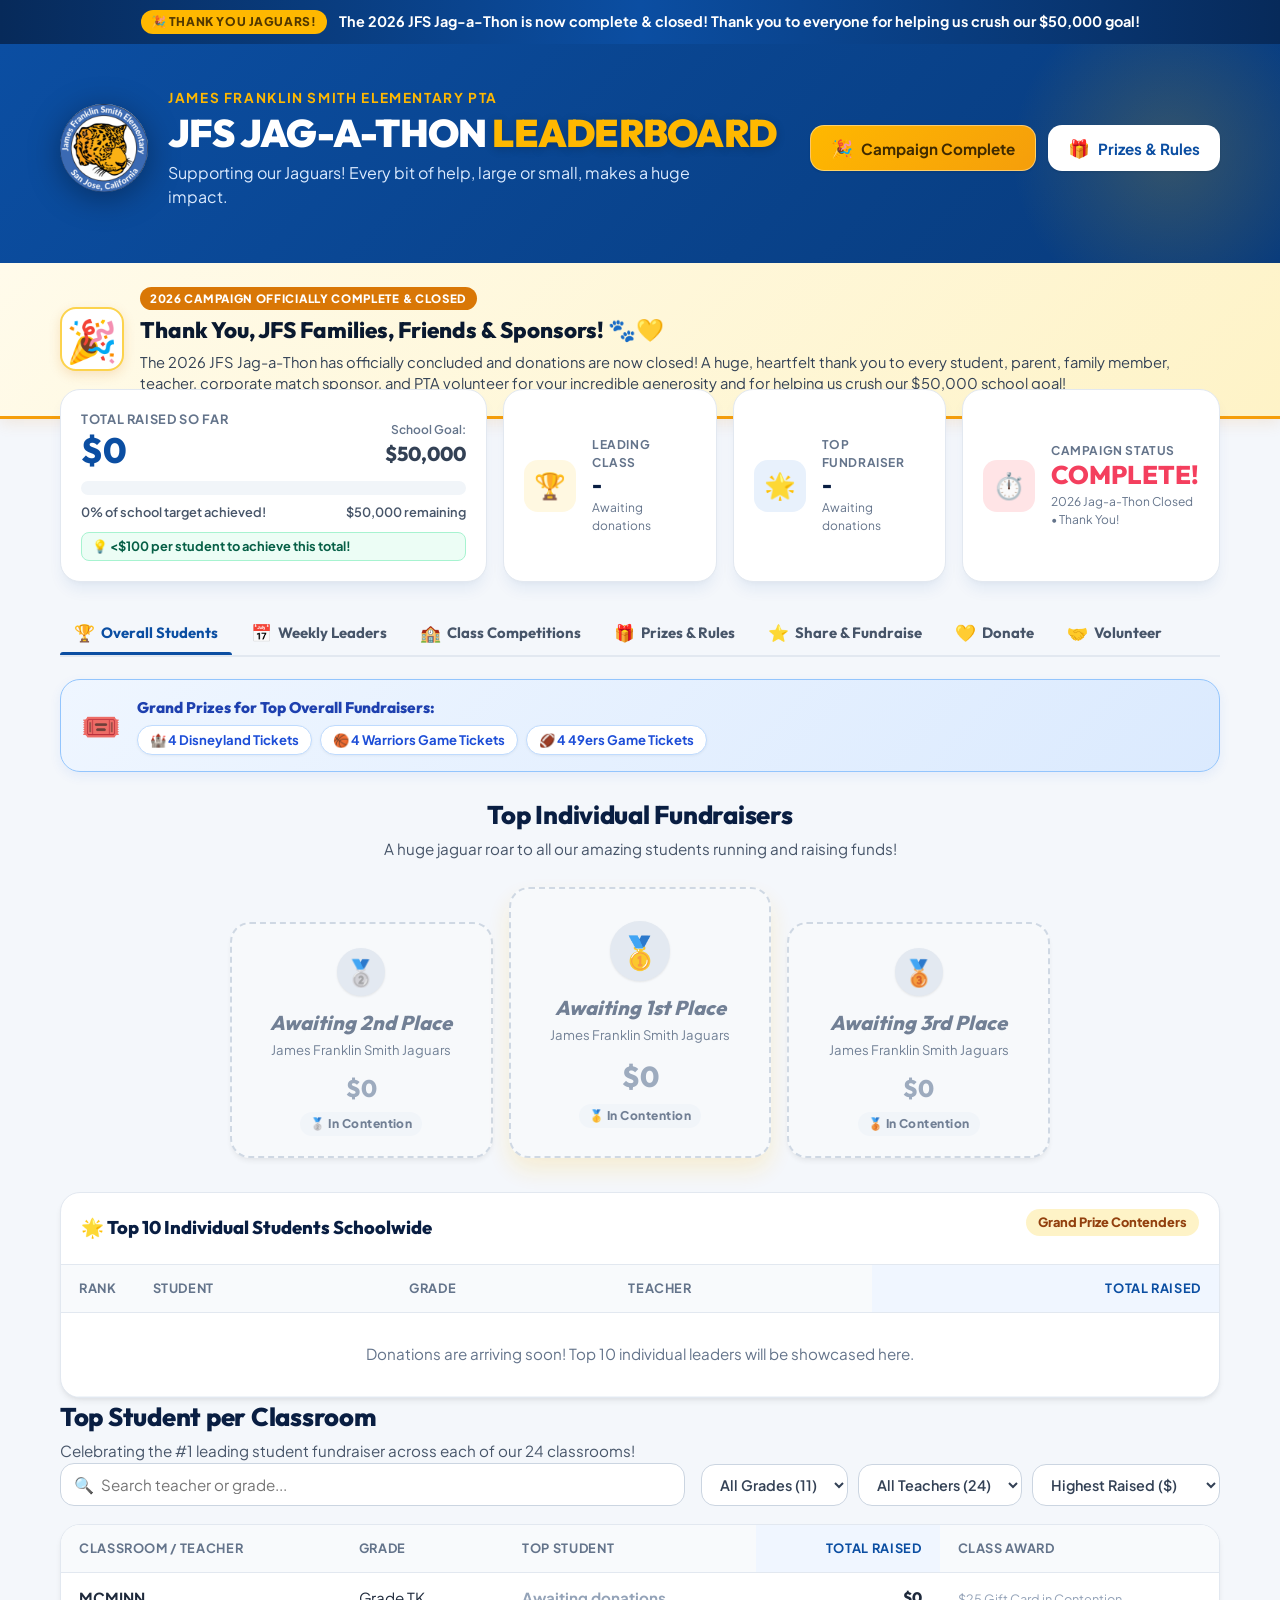
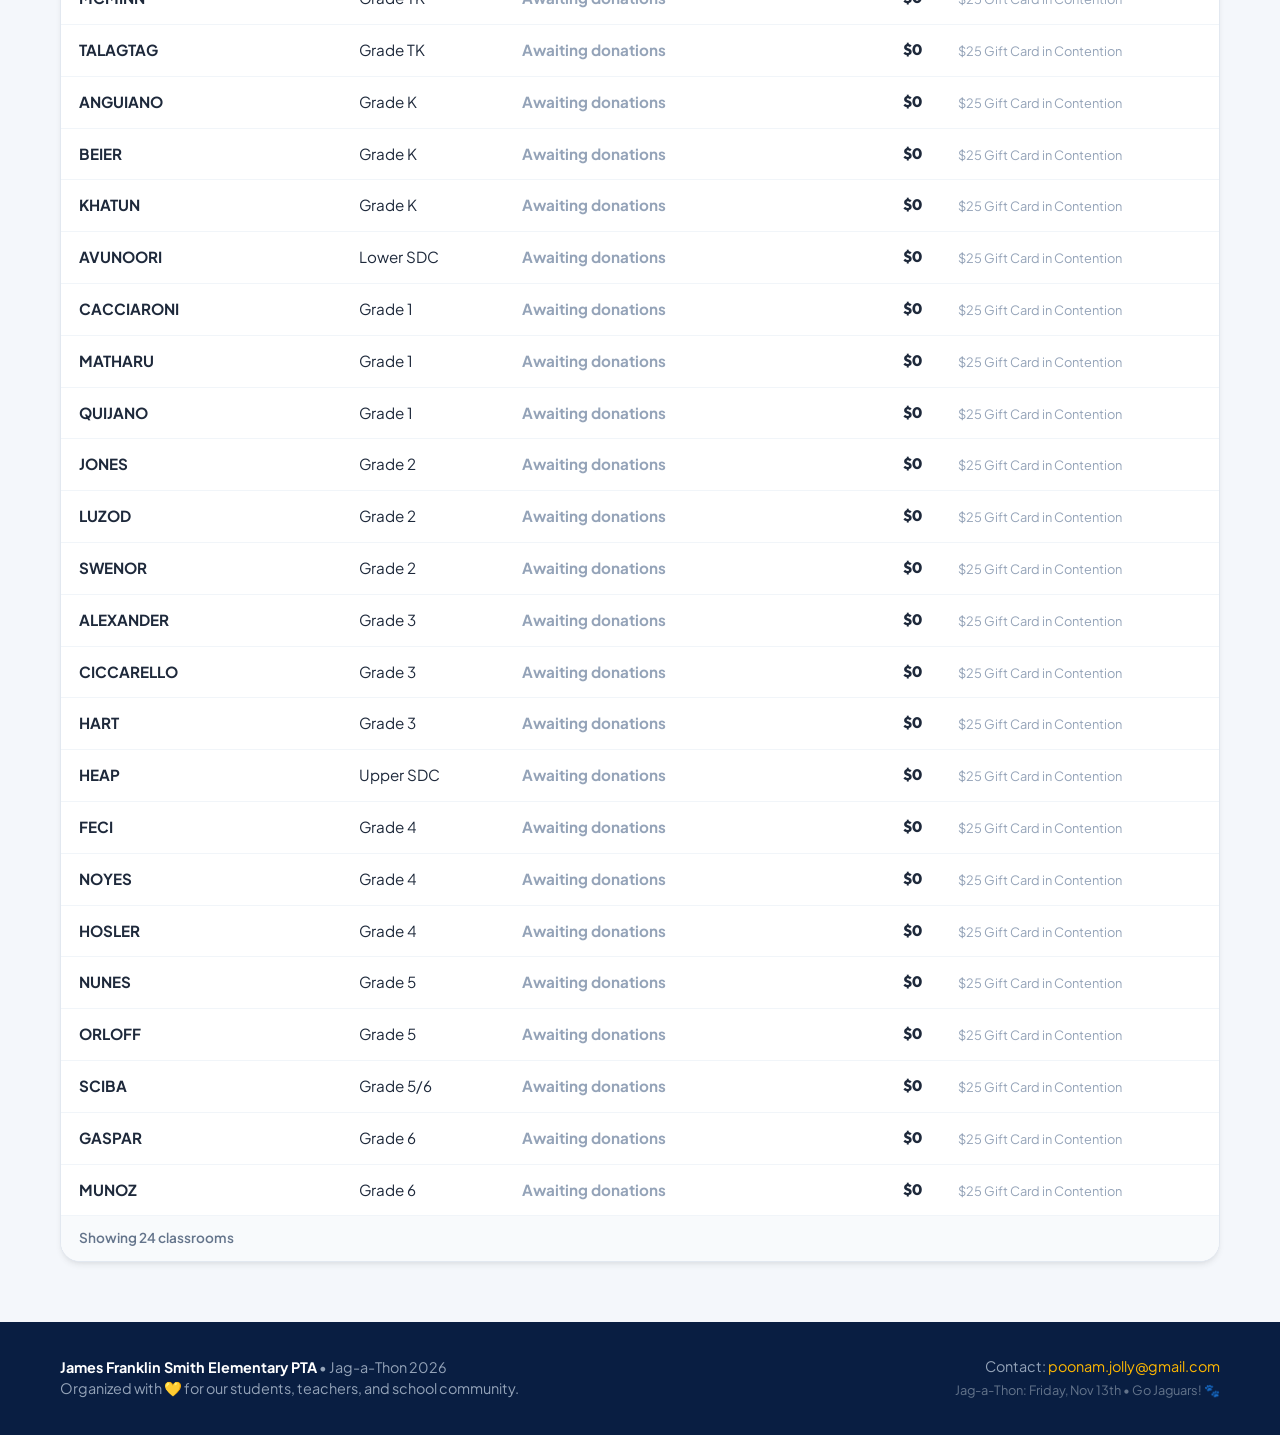
==== commit 92a3ae96: "Move Shubhra Prize Report to PIN-protected /admin and schedule automatic 3:15 PM campaign closure" ====
--- a/index.html
+++ b/index.html
@@ -11,12 +11,22 @@
   <link rel="preconnect" href="https://fonts.gstatic.com" crossorigin>
   <link href="https://fonts.googleapis.com/css2?family=Outfit:wght@400;600;700;800;900&family=Plus+Jakarta+Sans:wght@400;500;600;700&display=swap" rel="stylesheet">
   <link rel="stylesheet" href="styles.css">
+
+  <!-- Google tag (gtag.js) -->
+  <script async src="https://www.googletagmanager.com/gtag/js?id=G-BKT1B70E1E"></script>
+  <script>
+    window.dataLayer = window.dataLayer || [];
+    function gtag(){dataLayer.push(arguments);}
+    gtag('js', new Date());
+
+    gtag('config', 'G-BKT1B70E1E');
+  </script>
 </head>
 <body>
 
   <!-- Top Announcement Bar -->
   <aside class="announcement-bar">
-    <div class="container bar-content">
+    <div class="container bar-content" id="announcementBarContent">
       <span class="badge pulse-badge">🐾 GO JAGUARS!</span>
       <span><strong>JFS Jag-a-Thon on Friday, Nov 13th!</strong></span>
       <a href="#donate" class="bar-link" onclick="switchTab('donate')">Donate Now &rarr;</a>
@@ -38,7 +48,7 @@
       </div>
 
       <div class="hero-actions">
-        <button class="btn btn-primary" onclick="switchTab('donate')">
+        <button class="btn btn-primary" id="heroDonateBtn" onclick="switchTab('donate')">
           <span class="btn-icon">💛</span> Donate Now
         </button>
         <button class="btn btn-secondary" onclick="switchTab('prizes')">
@@ -47,6 +57,22 @@
       </div>
     </div>
   </header>
+
+  <!-- Campaign Complete & Closed Celebration Banner (Auto-activates at 3:15 PM on Nov 13) -->
+  <section id="campaignClosedBanner" style="display: none; background: linear-gradient(135deg, #fffbeb 0%, #fef3c7 100%); border-bottom: 3px solid #f59e0b; padding: 22px 0; box-shadow: 0 4px 15px rgba(217, 119, 6, 0.12);">
+    <div class="container" style="display: flex; align-items: center; justify-content: space-between; gap: 20px; flex-wrap: wrap;">
+      <div style="display: flex; align-items: center; gap: 16px; flex: 1; min-width: 280px;">
+        <div style="font-size: 2.6rem; line-height: 1; background: #fff; width: 64px; height: 64px; border-radius: 16px; display: flex; align-items: center; justify-content: center; box-shadow: 0 4px 12px rgba(217, 119, 6, 0.18); border: 2px solid #fcd34d; flex-shrink: 0;">🎉</div>
+        <div>
+          <div style="display: inline-block; background: #d97706; color: #fff; font-size: 0.72rem; font-weight: 800; text-transform: uppercase; letter-spacing: 0.06em; padding: 3px 10px; border-radius: 20px; margin-bottom: 4px;">2026 Campaign Officially Complete &amp; Closed</div>
+          <h2 style="font-family: 'Outfit', sans-serif; font-size: 1.4rem; font-weight: 800; color: #0a192f; margin: 0 0 4px 0;">Thank You, JFS Families, Friends &amp; Sponsors! 🐾💛</h2>
+          <p style="margin: 0; font-size: 0.92rem; color: #334155; line-height: 1.45;">
+            The 2026 JFS Jag-a-Thon has officially concluded and donations are now closed! A huge, heartfelt thank you to every student, parent, family member, teacher, corporate match sponsor, and PTA volunteer for your incredible generosity and for helping us crush our $50,000 school goal!
+          </p>
+        </div>
+      </div>
+    </div>
+  </section>
 
   <!-- Main Campaign Stats Banner -->
   <section class="stats-ribbon">
@@ -391,8 +417,8 @@
           <div class="prize-card">
             <div class="prize-card-badge">🎬 #1 Grade Level</div>
             <div class="prize-icon">🍿</div>
-            <h4>Pizza + Ice Cream Movie Night in the MPR!</h4>
-            <p>The top fundraising grade level in the school earns an evening Pizza + Ice Cream Movie Night in the MPR!</p>
+            <h4>Pizza + Treats Movie Night in the MPR!</h4>
+            <p>The top fundraising grade level in the school earns an evening Pizza + Treats Movie Night in the MPR!</p>
           </div>
 
           <div class="prize-card">
@@ -403,9 +429,9 @@
           </div>
 
           <div class="prize-card">
-            <div class="prize-card-badge">🍦 Weekly Top Classroom</div>
-            <div class="prize-icon">🍨</div>
-            <h4>Class Ice Cream Social + $100 Teacher Card</h4>
+            <div class="prize-card-badge">🧁 Weekly Top Classroom</div>
+            <div class="prize-icon">🧁</div>
+            <h4>Class Treats + $100 Teacher Card</h4>
             <p>Awarded on Mondays to the top earning classroom of last week!</p>
           </div>
 
@@ -550,7 +576,23 @@
 
     <!-- TAB 6: DONATE PAGE -->
     <section id="tabContent-donate" class="tab-panel">
-      <div class="donate-container">
+      <!-- Campaign Closed State (Shown after 3:15 PM on Nov 13) -->
+      <div id="donateClosedContainer" style="display: none; max-width: 760px; margin: 20px auto; text-align: center; background: #ffffff; border: 2px solid #fcd34d; border-radius: 20px; padding: 48px 32px; box-shadow: 0 12px 32px rgba(10, 25, 47, 0.08);">
+        <div style="font-size: 3.5rem; margin-bottom: 16px;">🎉🐾💛</div>
+        <span class="badge badge-gold" style="margin-bottom: 12px; display: inline-block;">2026 Campaign Complete &amp; Closed</span>
+        <h2 style="font-family: 'Outfit', sans-serif; font-size: 2rem; font-weight: 800; color: #0a192f; margin-bottom: 14px;">The 2026 JFS Jag-a-Thon is Now Closed!</h2>
+        <p style="font-size: 1.05rem; color: #334155; line-height: 1.65; margin-bottom: 20px;">
+          Thank you so much to all of our wonderful <strong>students, parents, families, grandparents, friends, teachers, corporate match sponsors, and PTA volunteers</strong>! Because of your incredible support and generosity, we officially crushed our $50,000 school fundraising goal!
+        </p>
+        <p style="font-size: 0.95rem; color: #475569; background: #f8fafc; padding: 16px 20px; border-radius: 12px; border: 1px solid #e2e8f0; margin-bottom: 24px;">
+          Online donations are now closed as we finalize all student and classroom prize tallies. Every dollar raised goes directly toward STEM &amp; Arts programs, classroom supplies, student enrichment, and campus enhancements at James Franklin Smith Elementary!
+        </p>
+        <button class="btn btn-primary" onclick="switchTab('overall')">
+          🏆 View Final Leaderboard Standings
+        </button>
+      </div>
+
+      <div class="donate-container" id="donateOpenContainer">
 
         <div class="donate-header-card">
           <div class="donate-copy">
@@ -690,6 +732,16 @@
       </div>
 
       <div class="modal-body">
+        <div style="margin-bottom: 20px; background: #eff6ff; border: 1px solid #bfdbfe; border-radius: 8px; padding: 14px 18px; display: flex; justify-content: space-between; align-items: center; gap: 12px;">
+          <div>
+            <strong style="color: #1e3a8a; font-size: 0.95rem;">📊 Executive Analytics & Trends Dashboard</strong>
+            <p style="margin: 2px 0 0; font-size: 0.82rem; color: #475569;">View fundraising velocity, peak donation hours, day-of-week stats, and strategic takeaways.</p>
+          </div>
+          <a href="/analytics" target="_blank" class="btn btn-primary btn-sm" style="white-space: nowrap; text-decoration: none; padding: 8px 16px;">
+            Open Analytics ↗
+          </a>
+        </div>
+
         <div class="admin-notice">
           <strong>Tip for Organizers:</strong> You can upload a CSV exported from Google Sheets or Excel every week to refresh the leaderboard. All changes are saved instantly!
         </div>
@@ -711,6 +763,9 @@
             </button>
             <button class="btn btn-outline btn-sm" onclick="exportCurrentDataCsv()">
               📤 Export Current Data as CSV
+            </button>
+            <button class="btn btn-primary btn-sm" onclick="openShubhraReportModal()" style="background:#0b4ea2; color:white;">
+              📋 Weekly Prize Report (Shubhra Format)
             </button>
           </div>
         </div>
@@ -770,6 +825,50 @@
     </div>
   </div>
 
+  <!-- Weekly Prize Report (Shubhra Format) Modal -->
+  <div class="modal-backdrop" id="shubhraReportModal" aria-hidden="true" style="display:none; z-index: 10000;">
+    <div class="modal-box" role="dialog" aria-modal="true" style="max-width: 1000px; width: 95%;">
+      <div class="modal-header">
+        <h3 style="display:flex; align-items:center; gap:8px;">
+          📋 Weekly Prize Distribution Report <span style="font-size:0.75rem; background:#fef3c7; color:#b45309; padding:2px 8px; border-radius:12px; font-weight:700;">Shubhra Format</span>
+        </h3>
+        <button class="modal-close" onclick="closeShubhraReportModal()" aria-label="Close modal">&times;</button>
+      </div>
+
+      <div class="modal-body">
+        <div style="display:flex; justify-content:space-between; align-items:center; flex-wrap:wrap; gap:12px; margin-bottom:16px; background:#f8fafc; padding:12px 16px; border-radius:8px; border:1px solid #e2e8f0;">
+          <div style="display:flex; align-items:center; gap:10px;">
+            <label for="shubhraWeekSelect" style="font-weight:700; font-size:0.9rem; color:#1e293b;">Select Week:</label>
+            <select id="shubhraWeekSelect" onchange="renderShubhraReportInModal()" style="padding:6px 12px; border-radius:6px; border:1px solid #cbd5e1; font-weight:600; font-size:0.9rem;">
+              <option value="4" selected>Week 4 (Final Sprint • Nov 6 - Nov 13)</option>
+              <option value="3">Week 3 (Oct 30 - Nov 6)</option>
+              <option value="2">Week 2 (Oct 24 - Oct 30)</option>
+              <option value="1">Week 1 (Oct 12 - Oct 23)</option>
+              <option value="cumulative">🏆 Cumulative (All 4 Weeks Combined)</option>
+            </select>
+          </div>
+          <div style="display:flex; gap:8px;">
+            <button class="btn btn-outline btn-sm" onclick="copyShubhraReportHtml()">
+              📋 Copy for Google Docs
+            </button>
+            <button class="btn btn-primary btn-sm" onclick="printShubhraReport()">
+              🖨️ Print / PDF
+            </button>
+          </div>
+        </div>
+
+        <div id="shubhraReportContainer" style="overflow-x:auto; background:white; padding:16px; border-radius:8px; border:1px solid #cbd5e1; max-height:65vh; overflow-y:auto;">
+          <!-- Dynamically generated 2-column report -->
+        </div>
+      </div>
+
+      <div class="modal-footer" style="display:flex; justify-content:space-between; align-items:center;">
+        <span style="font-size:0.8rem; color:#64748b;">Tip: Use "Copy for Google Docs" to paste directly into Google Docs or Sheets with formatting intact.</span>
+        <button class="btn btn-outline" onclick="closeShubhraReportModal()">Close</button>
+      </div>
+    </div>
+  </div>
+
   <!-- Toast Notification Container -->
   <div id="toast" class="toast" role="status" aria-live="polite"></div>
 
@@ -788,6 +887,6 @@
   </footer>
 
   <script src="qrcode.min.js"></script>
-  <script src="app.js?v=20261030_2015"></script>
+  <script src="app.js?v=20261110_1925"></script>
 </body>
 </html>
